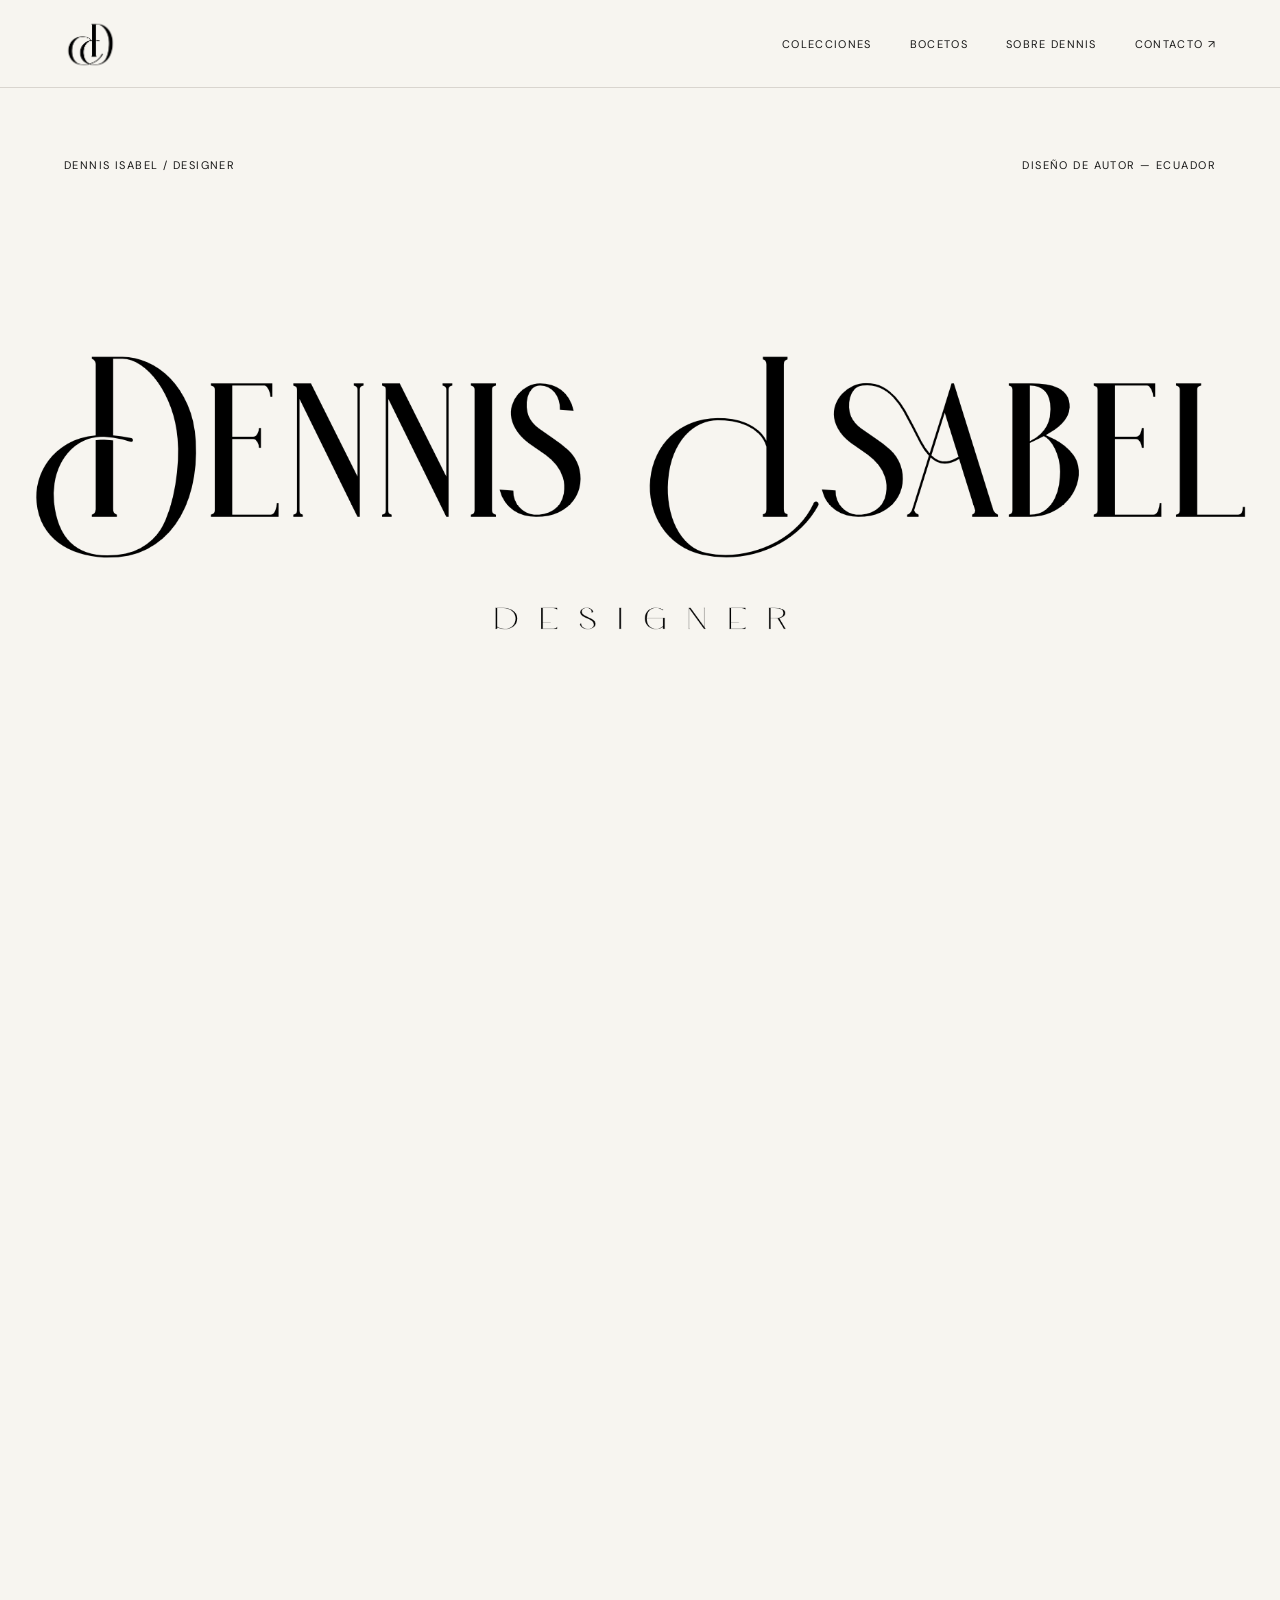
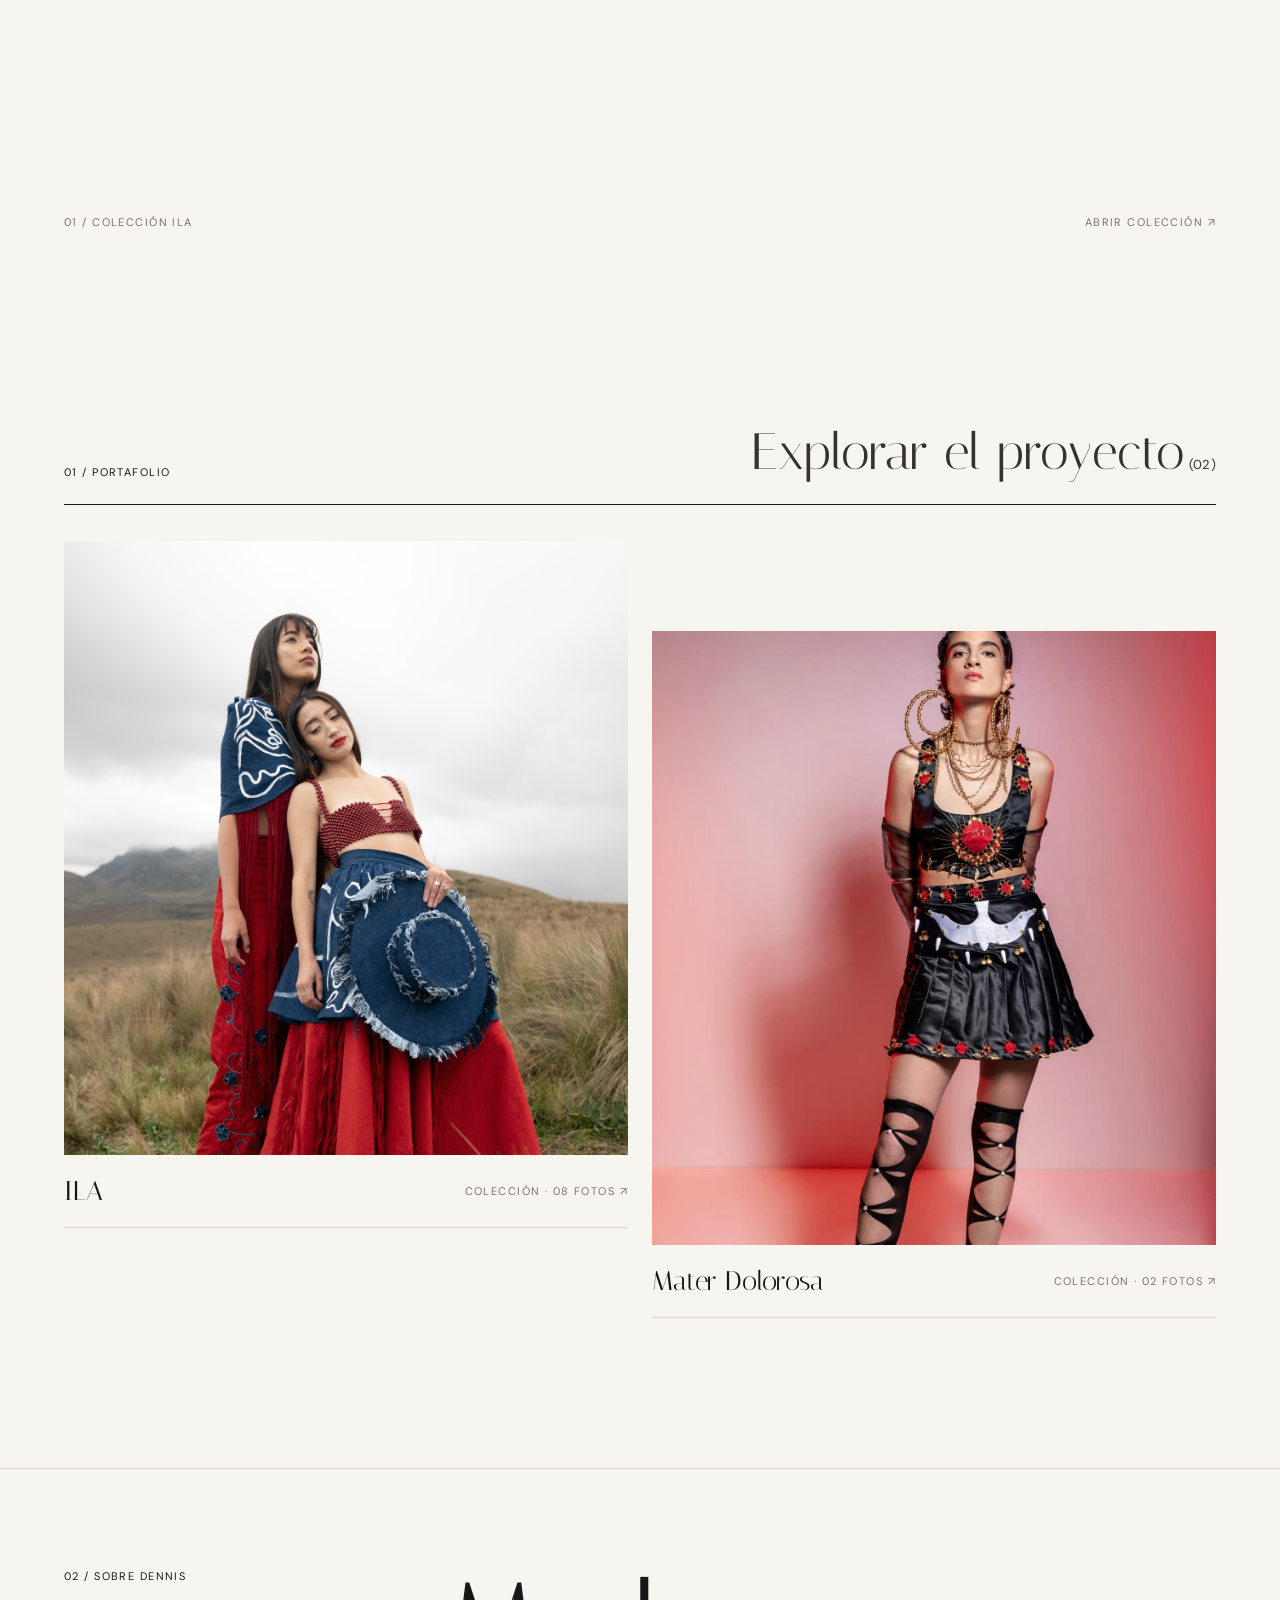
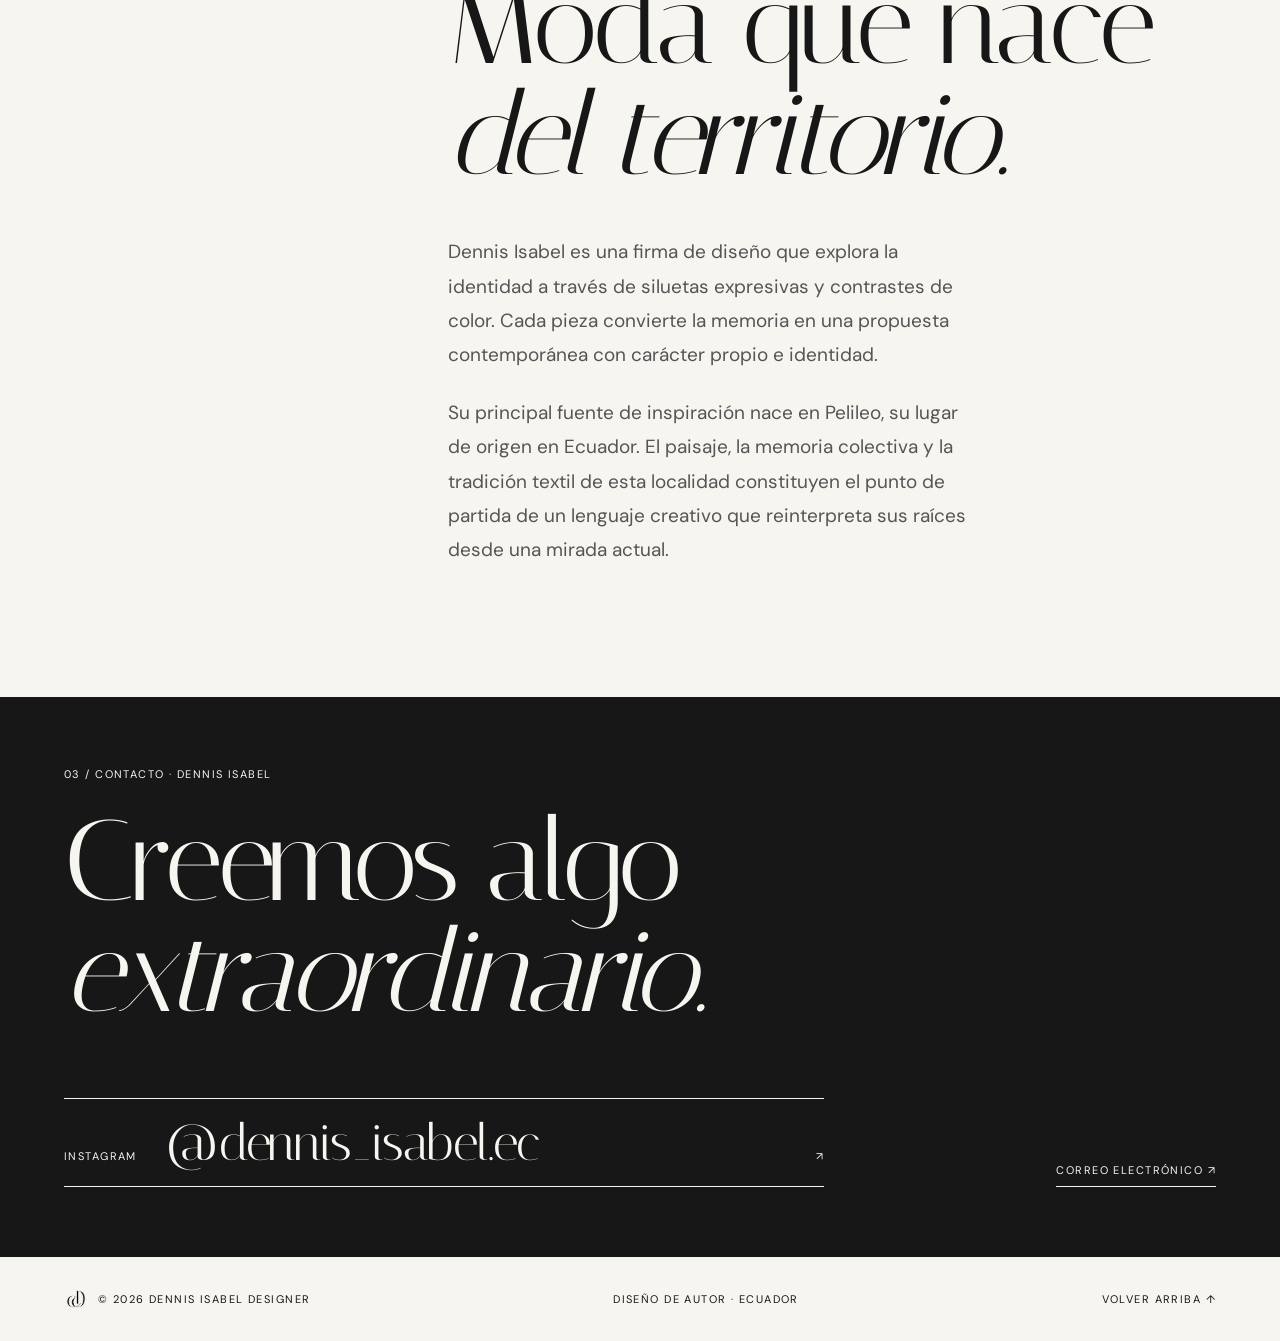
==== index.html @ 7881b395 "Colores apple" ====
<!doctype html>
<html lang="es">
  <head>
    <meta charset="utf-8">
    <meta name="viewport" content="width=device-width, initial-scale=1">
    <meta name="description" content="Portafolio de Dennis Isabel Designer: moda contemporánea, identidad y diseño de autor.">
    <meta name="author" content="Dennis Isabel Designer">
    <meta property="og:title" content="Dennis Isabel Designer — Portafolio">
    <meta property="og:description" content="Moda contemporánea, identidad y diseño de autor con raíz andina.">
    <meta property="og:image" content="assets/colecciones/ILA/DSC01448.jpg">
    <meta property="og:type" content="website">
    <title>Dennis Isabel Designer — Portafolio</title>
    <link rel="icon" href="assets/img/ISOTIPODQ.png" type="image/png">
    <link rel="apple-touch-icon" href="assets/img/ISOTIPODQ.png">
    <link rel="preconnect" href="https://fonts.googleapis.com">
    <link rel="preconnect" href="https://fonts.gstatic.com" crossorigin>
    <link href="https://fonts.googleapis.com/css2?family=DM+Sans:wght@400;500;600&family=Italiana&display=swap" rel="stylesheet">
    <link rel="stylesheet" href="assets/css/style.css?v=20261010-2">
  </head>
  <body class="has-hero-intro">
    <header class="header">
      <a class="logo" href="#inicio" aria-label="Dennis Isabel Designer — Inicio">
        <span class="header-isotype-frame" aria-hidden="true">
          <img class="header-isotype" src="assets/img/ISOTIPODQ.png" alt="" width="2000" height="2000">
        </span>
      </a>
      <button class="menu" aria-label="Abrir menú" aria-expanded="false">MENÚ +</button>
      <nav id="nav">
        <a href="#proyectos">COLECCIONES</a>
        <a href="bocetos.html">BOCETOS</a>
        <a href="#estudio">SOBRE DENNIS</a>
        <a href="#contacto">CONTACTO &#8599;&#65038;</a>
      </nav>
    </header>

    <main>
      <section id="inicio" class="hero">
        <div class="hero-top">
          <span>DENNIS ISABEL / DESIGNER</span>
          <span>DISEÑO DE AUTOR — ECUADOR</span>
        </div>
        <div class="hero-intro-stage">
          <div class="hero-intro-sticky">
            <div class="hero-logo-frame">
              <img class="hero-logo" src="assets/img/Logo.png" alt="Dennis Isabel Designer" width="2000" height="2000">
            </div>
            <h1>Diseño con raíz.<br><span>Identidad propia.</span></h1>
            <div class="hero-bottom">
              <p>Dennis Isabel transforma memoria, territorio y materia en una mirada contemporánea de la moda.</p>
              <a href="#proyectos">DESCUBRIR LA COLECCIÓN &#8595;&#65038;</a>
            </div>
          </div>
        </div>
        <a class="hero-image-link" href="colecciones/ila.html" aria-label="Abrir la colección ILA">
          <img class="hero-image" src="assets/colecciones/ILA/DSC01448.jpg" alt="Dos modelos luciendo la colección ILA en un paisaje andino" width="5304" height="7952" fetchpriority="high">
        </a>
        <div class="image-caption">
          <span>01 / COLECCIÓN ILA</span>
          <span>ABRIR COLECCIÓN &#8599;&#65038;</span>
        </div>
      </section>

      <section id="proyectos" class="projects">
        <div class="section-heading">
          <span>01 / PORTAFOLIO</span>
          <h2>Explorar el proyecto<span> (02)</span></h2>
        </div>
        <div class="project-grid">
          <a class="project" href="colecciones/ila.html" data-preview-images="assets/colecciones/ILA/DSC01937.jpg|assets/colecciones/ILA/DSC02178.jpg|assets/colecciones/ILA/DSC01763.jpg|assets/colecciones/ILA/DSC01602.jpg|assets/colecciones/ILA/DSC01556.jpg|assets/colecciones/ILA/DSC01543.jpg|assets/colecciones/ILA/DSC01448.jpg|assets/colecciones/ILA/1708404108304 (1).jpg">
            <div class="project-preview">
              <img src="assets/colecciones/ILA/DSC01937.jpg" alt="Dos modelos con prendas de la colección ILA en el páramo" width="5304" height="7952" loading="lazy">
            </div>
            <div class="project-meta"><h3>ILA</h3><span>COLECCIÓN · 08 FOTOS &#8599;&#65038;</span></div>
          </a>
          <a class="project" href="colecciones/mater-dolorosa.html" data-preview-images="assets/colecciones/Mater%20Dolorosa/assad.jpeg|assets/colecciones/Mater%20Dolorosa/WhatsApp%20Image%202026-10-09%20at%2017.19.08.jpeg">
            <div class="project-preview">
              <img src="assets/colecciones/Mater%20Dolorosa/assad.jpeg" alt="Modelo luciendo un diseño negro y rojo de la colección Mater Dolorosa" width="854" height="1280" loading="lazy">
            </div>
            <div class="project-meta"><h3>Mater Dolorosa</h3><span>COLECCIÓN · 02 FOTOS &#8599;&#65038;</span></div>
          </a>
        </div>
      </section>

      <section id="estudio" class="about">
        <span>02 / SOBRE DENNIS</span>
        <div class="about-copy">
          <h2>Moda que nace<br><em>del territorio.</em></h2>
          <p>Dennis Isabel es una firma de diseño que explora la identidad a través de siluetas expresivas y contrastes de color. Cada pieza convierte la memoria en una propuesta contemporánea con carácter propio e identidad.</p>
          <p>Su principal fuente de inspiración nace en Pelileo, su lugar de origen en Ecuador. El paisaje, la memoria colectiva y la tradición textil de esta localidad constituyen el punto de partida de un lenguaje creativo que reinterpreta sus raíces desde una mirada actual.</p>
        </div>
      </section>

      <section id="contacto" class="contact">
        <span>03 / CONTACTO · DENNIS ISABEL</span>
        <h2>Creemos algo<br><em>extraordinario.</em></h2>
        <div class="contact-links">
          <a class="contact-link contact-link--primary" href="https://www.instagram.com/dennis_isabel.ec?vrfl=MXFibnI1cDdmOTRzNw==" target="_blank" rel="noopener noreferrer">
            <span>INSTAGRAM</span>
            <strong>@dennis_isabel.ec</strong>
            <span aria-hidden="true">&#8599;&#65038;</span>
          </a>
          <a class="contact-link contact-link--secondary" href="mailto:dennisisabeldesigner@gmail.com">CORREO ELECTRÓNICO &#8599;&#65038;</a>
        </div>
      </section>
    </main>

    <footer>
      <span class="footer-brand"><img src="assets/img/ISOTIPODQ.png" alt="" width="2000" height="2000">© 2026 DENNIS ISABEL DESIGNER</span>
      <span>DISEÑO DE AUTOR · ECUADOR</span>
      <a href="#inicio">VOLVER ARRIBA &#8593;&#65038;</a>
    </footer>
    <script src="assets/js/main.js"></script>
  </body>
</html>
---- assets/css/style.css ----
:root {
  --bg: #f7f5f0;
  --ink: #171717;
  --muted: #77736d;
  --line: #d9d5cf;
}

* { box-sizing: border-box; }
html { scroll-behavior: smooth; scroll-padding-top: 104px; }
body { margin: 0; overflow-x: hidden; background: var(--bg); color: var(--ink); font-family: 'DM Sans', sans-serif; }
a { color: inherit; text-decoration: none; }
img { display: block; width: 100%; object-fit: cover; }

.header { position: sticky; z-index: 50; top: 0; height: 88px; padding: 0 5%; display: flex; align-items: center; justify-content: space-between; border-bottom: 1px solid var(--line); background: var(--bg); transition: background-color .3s ease, border-color .3s ease, box-shadow .3s ease; }
.header.is-scrolled { border-color: rgba(23,23,23,.1); background: rgba(247,245,240,.78); box-shadow: 0 10px 32px rgba(23,23,23,.06); -webkit-backdrop-filter: blur(18px) saturate(1.25); backdrop-filter: blur(18px) saturate(1.25); }
.logo { display: block; }
.header-isotype-frame { position: relative; display: block; width: 52px; height: 52px; overflow: hidden; }
.header-isotype { position: absolute; width: 61px; max-width: none; height: 61px; left: -4px; top: -4px; object-fit: contain; }
.header nav { display: flex; gap: 38px; font-size: 11px; letter-spacing: .12em; }
.menu { display: none; }

.hero,
.projects,
.about,
.contact { padding: 70px 5%; }
.hero { position: relative; }

.hero-top,
.hero-bottom,
.image-caption,
.section-heading,
.project-meta,
footer { display: flex; justify-content: space-between; gap: 24px; }

.hero-top,
.image-caption,
.section-heading > span,
.about > span,
.contact > span,
.project-meta span,
footer { font-size: 11px; letter-spacing: .13em; }

.hero h1,
.about h2,
.contact h2 { font-family: 'Italiana', serif; font-weight: 400; letter-spacing: -.035em; }
.hero-intro-stage { position: relative; height: 135vh; height: 135svh; }
.hero-intro-sticky { position: sticky; top: 88px; height: calc(100vh - 88px); height: calc(100svh - 88px); }
.hero-logo-frame { position: relative; width: min(100%, 1380px); aspect-ratio: 4.2 / 1; overflow: hidden; margin: 42px auto 24px; }
.hero-logo { position: absolute; width: 104.4%; max-width: none; height: auto; left: -2.2%; top: 0; transform: translateY(-38.7%); object-fit: contain; }
.has-hero-intro .hero-logo-frame { z-index: 1; opacity: 0; transform: translate3d(0, var(--hero-logo-translate, 0), 0) scale(var(--hero-logo-scale, 1.14)); transform-origin: center top; will-change: transform; }
.has-hero-intro .hero.is-intro-ready .hero-logo-frame { opacity: 1; }
.has-hero-intro .hero-logo { animation: hero-logo-enter 1.15s cubic-bezier(.22, 1, .36, 1) both; }
.has-hero-intro .hero h1,
.has-hero-intro .hero-bottom { opacity: var(--hero-copy-opacity, 0); transform: translate3d(0, var(--hero-copy-shift, 38px), 0); will-change: opacity, transform; }
.has-hero-intro .hero:not(.is-copy-visible) .hero-bottom { visibility: hidden; pointer-events: none; }
.hero h1 { max-width: 1200px; font-size: clamp(58px, 8vw, 128px); font-weight: 400; line-height: .94; letter-spacing: -.025em; margin: 36px 0 64px; }
.hero h1 em,
.about h2 em,
.contact h2 em { font-weight: 400; }
.hero-bottom { align-items: end; margin-bottom: 35px; }
.hero-bottom p { max-width: 360px; font-size: 15px; line-height: 1.7; }
.hero-bottom a,
.contact-link--secondary { font-size: 11px; letter-spacing: .13em; border-bottom: 1px solid var(--ink); padding-bottom: 9px; }
.hero-image-link { display: block; overflow: hidden; }
.has-hero-intro .hero-image-link { visibility: hidden; margin-top: clamp(-430px, -40vh, -360px); opacity: var(--hero-image-reveal, 0); transform: translate3d(0, var(--hero-image-reveal-shift, 34px), 0); will-change: opacity, transform; }
.has-hero-intro .hero.is-image-visible .hero-image-link { visibility: visible; }
.hero-image { height: clamp(350px, 57vw, 760px); object-position: center var(--hero-image-position, 0%); background: #b7ada0; will-change: object-position; }
.image-caption { padding-top: 16px; color: var(--muted); }

@keyframes hero-logo-enter {
  from { opacity: 0; transform: translateY(-34%) scale(.965); }
  to { opacity: 1; transform: translateY(-38.7%) scale(1); }
}

.projects { padding-top: 125px; }
.section-heading { align-items: end; border-bottom: 1px solid var(--ink); padding-bottom: 25px; margin-bottom: 36px; }
.section-heading h2 { color: #34322f; font: 400 clamp(32px, 4vw, 58px)/1.08 'Italiana', serif; letter-spacing: .005em; margin: 0; }
.section-heading h2 span { font: 13px 'DM Sans', sans-serif; }
.project-grid { display: grid; grid-template-columns: 1fr 1fr; gap: 70px 24px; }
.project { display: block; overflow: hidden; }
.project-preview { position: relative; height: clamp(320px, 48vw, 660px); overflow: hidden; background: #d9d5cf; }
.project-preview img { position: absolute; inset: 0; height: 100%; opacity: 0; filter: grayscale(12%); transition: opacity 1.15s ease-in-out, filter .3s, transform .8s ease; will-change: opacity; }
.project-preview img.is-visible { opacity: 1; }
.project:hover .project-preview img { filter: grayscale(0); transform: scale(1.01); }
.project:not(.project--sketches) .project-preview img { object-position: center 24%; }
.project--sketches .project-preview { background: #fff; }
.project--sketches .project-preview img { object-fit: contain; padding: 7%; }
.project:nth-child(even) { padding-top: 90px; }
.project-meta { position: relative; z-index: 1; align-items: center; padding: 20px 0; border-bottom: 1px solid var(--line); background: var(--bg); }
.project-meta h3 { font: normal 27px 'Italiana', serif; margin: 0; }
.project-meta span { color: var(--muted); }

.about { display: grid; grid-template-columns: 1fr 2fr; border-top: 1px solid var(--line); margin-top: 80px; padding-top: 100px; padding-bottom: 130px; }
.about h2,
.contact h2 { font-size: clamp(64px, 9vw, 130px); line-height: .96; margin: 0 0 45px; }
.about p { font-size: 19px; line-height: 1.8; max-width: 530px; color: #555; }
.about-copy p { margin: 0; }
.about-copy p + p { margin-top: 24px; }
.contact { background: #171717; color: #f7f5f0; min-height: 560px; display: flex; flex-direction: column; align-items: flex-start; justify-content: space-between; }
.contact-links { display: flex; align-items: flex-end; justify-content: space-between; gap: 40px; width: 100%; }
.contact-link { border-color: #f7f5f0; }
.contact-link--primary { display: grid; grid-template-columns: auto 1fr auto; align-items: baseline; gap: 28px; width: min(760px, 70%); padding: 18px 0; border-top: 1px solid #f7f5f0; border-bottom: 1px solid #f7f5f0; }
.contact-link--primary > span { font-size: 11px; letter-spacing: .13em; }
.contact-link--primary strong { font: normal clamp(28px, 4vw, 58px)/1 'Italiana', serif; letter-spacing: -.02em; }
.contact-link--secondary { white-space: nowrap; }
footer { padding: 30px 5%; align-items: center; }
.footer-brand { display: inline-flex; align-items: center; gap: 10px; }
.footer-brand img { width: 24px; height: 24px; object-fit: contain; }

/* Páginas internas */
.inner-page { min-height: 100vh; }
.collection-intro { padding: 58px 5% 72px; }
.back-link,
.eyebrow,
.collection-facts,
.sketch-toolbar,
.next-project > span { font-size: 11px; letter-spacing: .13em; }
.back-link { display: inline-block; margin-bottom: 80px; color: var(--muted); }
.collection-title-row { display: grid; grid-template-columns: 1.45fr .55fr; align-items: end; gap: 60px; }
.collection-title-row h1 { font: normal clamp(120px, 22vw, 340px)/.75 'Italiana', serif; letter-spacing: -.04em; margin: 28px 0 0; }
.mater-page .collection-title-row h1 { font-size: clamp(76px, 13vw, 200px); line-height: .8; }
.mater-page .collection-title-row h1 em { font-weight: 400; }
.collection-title-row p { max-width: 430px; margin: 0 0 12px; font-size: 17px; line-height: 1.75; color: #555; }
.collection-facts { display: flex; justify-content: space-between; gap: 24px; padding-top: 54px; margin-top: 58px; border-top: 1px solid var(--line); color: var(--muted); }
.collection-detail-note { display: grid; grid-template-columns: 1fr 1fr; gap: 60px; padding: 20px 5% 64px; }
.collection-detail-note > span { padding-top: 9px; font-size: 11px; letter-spacing: .13em; color: var(--muted); }
.collection-detail-note h2 { max-width: 620px; margin: 0 0 22px; font: 400 clamp(38px, 5vw, 72px)/1.02 'Italiana', serif; letter-spacing: -.02em; }
.collection-detail-note p { max-width: 650px; margin: 0; color: #555; font-size: 17px; line-height: 1.75; }

.collection-gallery { display: grid; grid-template-columns: repeat(2, minmax(0, 1fr)); gap: 24px; padding: 0 5% 120px; }
.gallery-item { appearance: none; display: block; padding: 0; overflow: hidden; border: 0; background: transparent; cursor: zoom-in; }
.gallery-item img { height: clamp(420px, 58vw, 830px); object-position: center var(--gallery-image-position, 0%); transition: transform .5s ease, filter .35s; will-change: object-position; }
.gallery-item:hover img { transform: scale(1.012); filter: saturate(1.06); }
.gallery-item--wide { grid-column: 1 / -1; }
.gallery-item--wide img { height: clamp(500px, 64vw, 920px); }

.lightbox { width: 100vw; max-width: none; height: 100dvh; max-height: none; margin: 0; padding: 24px; border: 0; background: rgba(15,15,15,.97); color: #fff; }
.lightbox[open] { display: grid; grid-template-columns: 70px minmax(0, 1fr) 70px; align-items: center; }
.lightbox::backdrop { background: rgba(15,15,15,.8); }
.lightbox figure { display: grid; grid-template-rows: minmax(0, 1fr) auto; justify-items: center; height: calc(100dvh - 48px); margin: 0; }
.lightbox figure img { width: auto; max-width: 100%; height: calc(100% - 42px); object-fit: contain; }
.lightbox figcaption { align-self: end; padding-top: 18px; font-size: 11px; letter-spacing: .1em; color: #c9c5bf; text-align: center; }
.lightbox-close,
.lightbox-control { border: 0; background: transparent; color: #fff; cursor: pointer; }
.lightbox-close { position: fixed; z-index: 2; top: 24px; right: 28px; font: 11px 'DM Sans', sans-serif; letter-spacing: .12em; }
.lightbox-control { font: 32px 'DM Sans', sans-serif; }

.sketches-intro .collection-title-row h1 { font-size: clamp(90px, 16vw, 250px); }
.process-heading { display: grid; grid-template-columns: .28fr .72fr; gap: 28px; padding: 20px 5% 42px; }
.process-heading > span { font-size: 11px; letter-spacing: .13em; }
.process-heading h2 { font: normal clamp(72px, 10vw, 150px)/.8 'Italiana', serif; margin: 0 0 30px; }
.process-heading p { max-width: 520px; margin: 0; color: #555; font-size: 17px; line-height: 1.7; }
.sketch-viewer { display: grid; grid-template-columns: minmax(210px, .28fr) minmax(0, 1fr); gap: 28px; padding: 0 5% 120px; }
.sketch-thumbnails { display: flex; flex-direction: column; gap: 18px; }
.sketch-thumb { padding: 0; border: 1px solid transparent; background: transparent; color: var(--ink); cursor: pointer; text-align: left; opacity: .56; transition: opacity .25s, border-color .25s; }
.sketch-thumb:hover,
.sketch-thumb.active { opacity: 1; border-color: var(--ink); }
.sketch-thumb img { aspect-ratio: 1018 / 596; object-fit: contain; background: #fff; }
.sketch-thumb span { display: block; padding: 10px 12px; font-size: 10px; letter-spacing: .12em; }
.sketch-stage { align-self: start; position: sticky; top: 24px; background: #fff; border: 1px solid var(--line); }
.sketch-toolbar { display: flex; justify-content: space-between; gap: 20px; padding: 16px 18px; border-bottom: 1px solid var(--line); }
.sketch-toolbar a { border-bottom: 1px solid var(--ink); }
.sketch-stage > img { width: 100%; height: auto; aspect-ratio: 1018 / 596; object-fit: contain; background: #fff; }

.pdf-project { display: grid; grid-template-columns: minmax(280px, .34fr) minmax(0, .66fr); gap: 56px; padding: 110px 5% 130px; border-top: 1px solid var(--line); }
.pdf-project-intro { align-self: start; position: sticky; top: 32px; }
.pdf-project-intro h2 { font: normal clamp(62px, 8vw, 125px)/.88 'Italiana', serif; letter-spacing: -.035em; margin: 34px 0 42px; }
.pdf-project-intro h2 em { font-weight: 400; }
.pdf-project-intro > p { max-width: 430px; margin: 0; color: #555; font-size: 17px; line-height: 1.75; }
.pdf-meta { display: flex; flex-wrap: wrap; gap: 12px 22px; padding-top: 34px; margin-top: 40px; border-top: 1px solid var(--line); color: var(--muted); font-size: 10px; letter-spacing: .12em; }
.pdf-viewer { min-width: 0; background: #fff; border: 1px solid var(--line); }
.pdf-toolbar { display: flex; justify-content: space-between; align-items: center; gap: 24px; padding: 16px 18px; border-bottom: 1px solid var(--line); font-size: 10px; letter-spacing: .12em; }
.pdf-toolbar > div { display: flex; gap: 22px; }
.pdf-toolbar a { padding-bottom: 4px; border-bottom: 1px solid var(--ink); }
.pdf-embed { display: block; width: 100%; height: min(82vh, 920px); border: 0; }
.pdf-fallback { display: grid; align-content: center; min-height: 620px; padding: 32px; text-align: center; }
.pdf-fallback img { height: auto; object-fit: contain; }
.pdf-fallback p { font-size: 13px; line-height: 1.6; }
.pdf-fallback a { border-bottom: 1px solid var(--ink); }

.next-project { display: flex; justify-content: space-between; align-items: end; gap: 30px; padding: 90px 5%; border-top: 1px solid var(--line); }
.next-project > a { font: normal clamp(42px, 6vw, 92px)/1 'Italiana', serif; }
.next-project > a span { font-family: 'DM Sans', sans-serif; font-size: .4em; vertical-align: top; }

@media (max-width: 700px) {
  html { scroll-padding-top: 86px; }
  .header { height: 72px; }
  .hero-intro-stage { height: 138vh; height: 138svh; }
  .hero-intro-sticky { top: 72px; height: calc(100vh - 72px); height: calc(100svh - 72px); }
  .header-isotype-frame { width: 42px; height: 42px; }
  .header-isotype { width: 50px; height: 50px; left: -4px; top: -4px; }
  button.menu { display: block; appearance: none !important; -webkit-appearance: none !important; padding: 0; border: 0; border-radius: 0; background: transparent; color: #171717 !important; font: 11px 'DM Sans', sans-serif; letter-spacing: .12em; text-decoration: none; opacity: 1; -webkit-text-fill-color: #171717 !important; -webkit-tap-highlight-color: transparent; }
  button.menu:hover,
  button.menu:focus,
  button.menu:focus-visible,
  button.menu:active { background: transparent; color: #171717 !important; -webkit-text-fill-color: #171717 !important; }
  .header nav { display: none; position: absolute; top: 72px; left: 0; right: 0; background: var(--bg); z-index: 3; padding: 30px 5%; flex-direction: column; border-bottom: 1px solid var(--line); }
  .header nav.open { display: flex; }
  .hero,
  .projects,
  .about,
  .contact { padding: 42px 20px; }
  .hero-logo-frame { width: calc(100% - 8px); margin: 30px auto 24px; }
  .hero h1 { font-size: clamp(38px, 10.5vw, 54px); line-height: .96; margin: 30px 0 38px; }
  .hero-bottom { align-items: start; flex-direction: column; }
  .hero-bottom p { margin: 0; }
  .has-hero-intro .hero-image-link { margin-top: -410px; }
  .hero-image { height: clamp(420px, 125vw, 540px); object-position: center var(--hero-image-position, 0%); }
  .image-caption span:last-child,
  .hero-top span:last-child { display: none; }
  .section-heading { align-items: start; flex-direction: column; }
  .project-grid { grid-template-columns: 1fr; gap: 42px; }
  .project:nth-child(even) { padding-top: 0; }
  .project-preview { height: auto; aspect-ratio: 3 / 4; }
  .about { grid-template-columns: 1fr; gap: 55px; margin-top: 30px; }
  .about h2,
  .contact h2 { font-size: clamp(60px, 13vw, 90px); }
  .contact { min-height: 490px; }
  .contact-links { align-items: flex-start; flex-direction: column; gap: 30px; }
  .contact-link--primary { grid-template-columns: 1fr auto; gap: 12px; width: 100%; }
  .contact-link--primary > span:first-child { grid-column: 1 / -1; }
  footer { flex-wrap: wrap; line-height: 2; }
  .collection-intro { padding: 42px 20px 54px; }
  .back-link { margin-bottom: 55px; }
  .collection-title-row { grid-template-columns: 1fr; align-items: start; gap: 34px; }
  .collection-title-row h1 { font-size: clamp(100px, 39vw, 210px); }
  .mater-page .collection-title-row h1 { font-size: clamp(68px, 20vw, 108px); line-height: .84; }
  .collection-title-row p { font-size: 16px; }
  .collection-facts { flex-wrap: wrap; row-gap: 14px; padding-top: 30px; margin-top: 38px; }
  .collection-detail-note { grid-template-columns: 1fr; gap: 22px; padding: 8px 20px 46px; }
  .collection-detail-note h2 { font-size: clamp(38px, 11vw, 54px); }
  .collection-detail-note p { font-size: 16px; }
  .collection-gallery { grid-template-columns: 1fr; gap: 18px; padding: 0 20px 80px; }
  .gallery-item--wide { grid-column: auto; }
  .gallery-item img,
  .gallery-item--wide img { height: auto; aspect-ratio: 3 / 4; object-position: center var(--gallery-image-position, 0%); }
  .lightbox { padding: 18px; }
  .lightbox[open] { grid-template-columns: 44px minmax(0, 1fr) 44px; }
  .lightbox figure { height: calc(100dvh - 36px); }
  .lightbox-close { top: 18px; right: 18px; }
  .sketches-intro .collection-title-row h1 { font-size: clamp(76px, 27vw, 145px); }
  .process-heading { grid-template-columns: 1fr; gap: 22px; padding: 10px 20px 34px; }
  .process-heading h2 { font-size: 82px; margin-bottom: 22px; }
  .sketch-viewer { grid-template-columns: 1fr; gap: 18px; padding: 0 20px 80px; }
  .sketch-thumbnails { order: 2; display: flex; flex-direction: row; align-items: flex-start; gap: 14px; width: 100%; height: auto; overflow-x: auto; overscroll-behavior-x: contain; scroll-snap-type: x proximity; padding: 2px 2px 12px; }
  .sketch-thumb { flex: 0 0 190px; width: 190px; height: auto; min-height: 0; align-self: flex-start; scroll-snap-align: start; }
  .sketch-thumb img { display: block; width: 100%; height: 112px; aspect-ratio: auto; object-fit: contain; }
  .sketch-stage { position: static; }
  .pdf-project { grid-template-columns: 1fr; gap: 50px; padding: 80px 20px 90px; }
  .pdf-project-intro { position: static; }
  .pdf-project-intro h2 { font-size: clamp(58px, 17vw, 86px); }
  .pdf-toolbar { align-items: flex-start; flex-direction: column; }
  .pdf-embed { height: 72vh; min-height: 520px; }
  .next-project { align-items: flex-start; flex-direction: column; padding: 68px 20px; }
}

@media (max-width: 480px) {
  .header { padding: 0 20px; }
  .header nav { padding: 28px 20px; }
  .hero-top { align-items: center; }
  .hero-logo-frame { width: 100%; margin: 24px auto 22px; }
  .hero-bottom { gap: 24px; margin-bottom: 30px; }
  .image-caption { line-height: 1.5; }
  .projects { padding-top: 76px; }
  .section-heading { gap: 16px; margin-bottom: 28px; }
  .section-heading h2 { font-size: 34px; line-height: 1.08; }
  .project-meta { align-items: flex-start; flex-direction: column; gap: 8px; padding: 16px 0; }
  .project-meta h3 { font-size: 25px; }
  .about { gap: 38px; padding-top: 72px; padding-bottom: 80px; }
  .about h2,
  .contact h2 { font-size: clamp(48px, 14vw, 64px); }
  .about p { font-size: 17px; line-height: 1.7; }
  .contact { min-height: 520px; }
  .contact-link--primary strong { font-size: clamp(27px, 8vw, 38px); }
  footer { align-items: flex-start; flex-direction: column; gap: 8px; padding: 26px 20px; }
  .sketch-toolbar { align-items: flex-start; flex-direction: column; gap: 8px; }
  .sketch-thumb { flex-basis: 155px; width: 155px; }
  .sketch-thumb img { height: 91px; }
  .pdf-toolbar > div { align-items: flex-start; flex-direction: column; gap: 12px; }
  .pdf-embed { height: 68vh; min-height: 460px; }
  .pdf-fallback { min-height: 430px; padding: 18px; }
  .lightbox[open] { grid-template-columns: 36px minmax(0, 1fr) 36px; padding: 12px; }
  .lightbox-control { font-size: 25px; }
  .lightbox figcaption { line-height: 1.5; }
  .next-project > a { font-size: 43px; }
}

@media (prefers-reduced-motion: reduce) {
  .hero-intro-stage { height: auto; }
  .hero-intro-sticky { position: static; height: auto; transform: none !important; }
  .has-hero-intro .hero-logo-frame { opacity: 1 !important; transform: none !important; }
  .has-hero-intro .hero-logo { animation: none; }
  .has-hero-intro .hero-image-link { visibility: visible !important; margin-top: 0; opacity: 1 !important; transform: none !important; }
  .has-hero-intro .hero h1,
  .has-hero-intro .hero-bottom { visibility: visible !important; opacity: 1 !important; transform: none !important; }
}
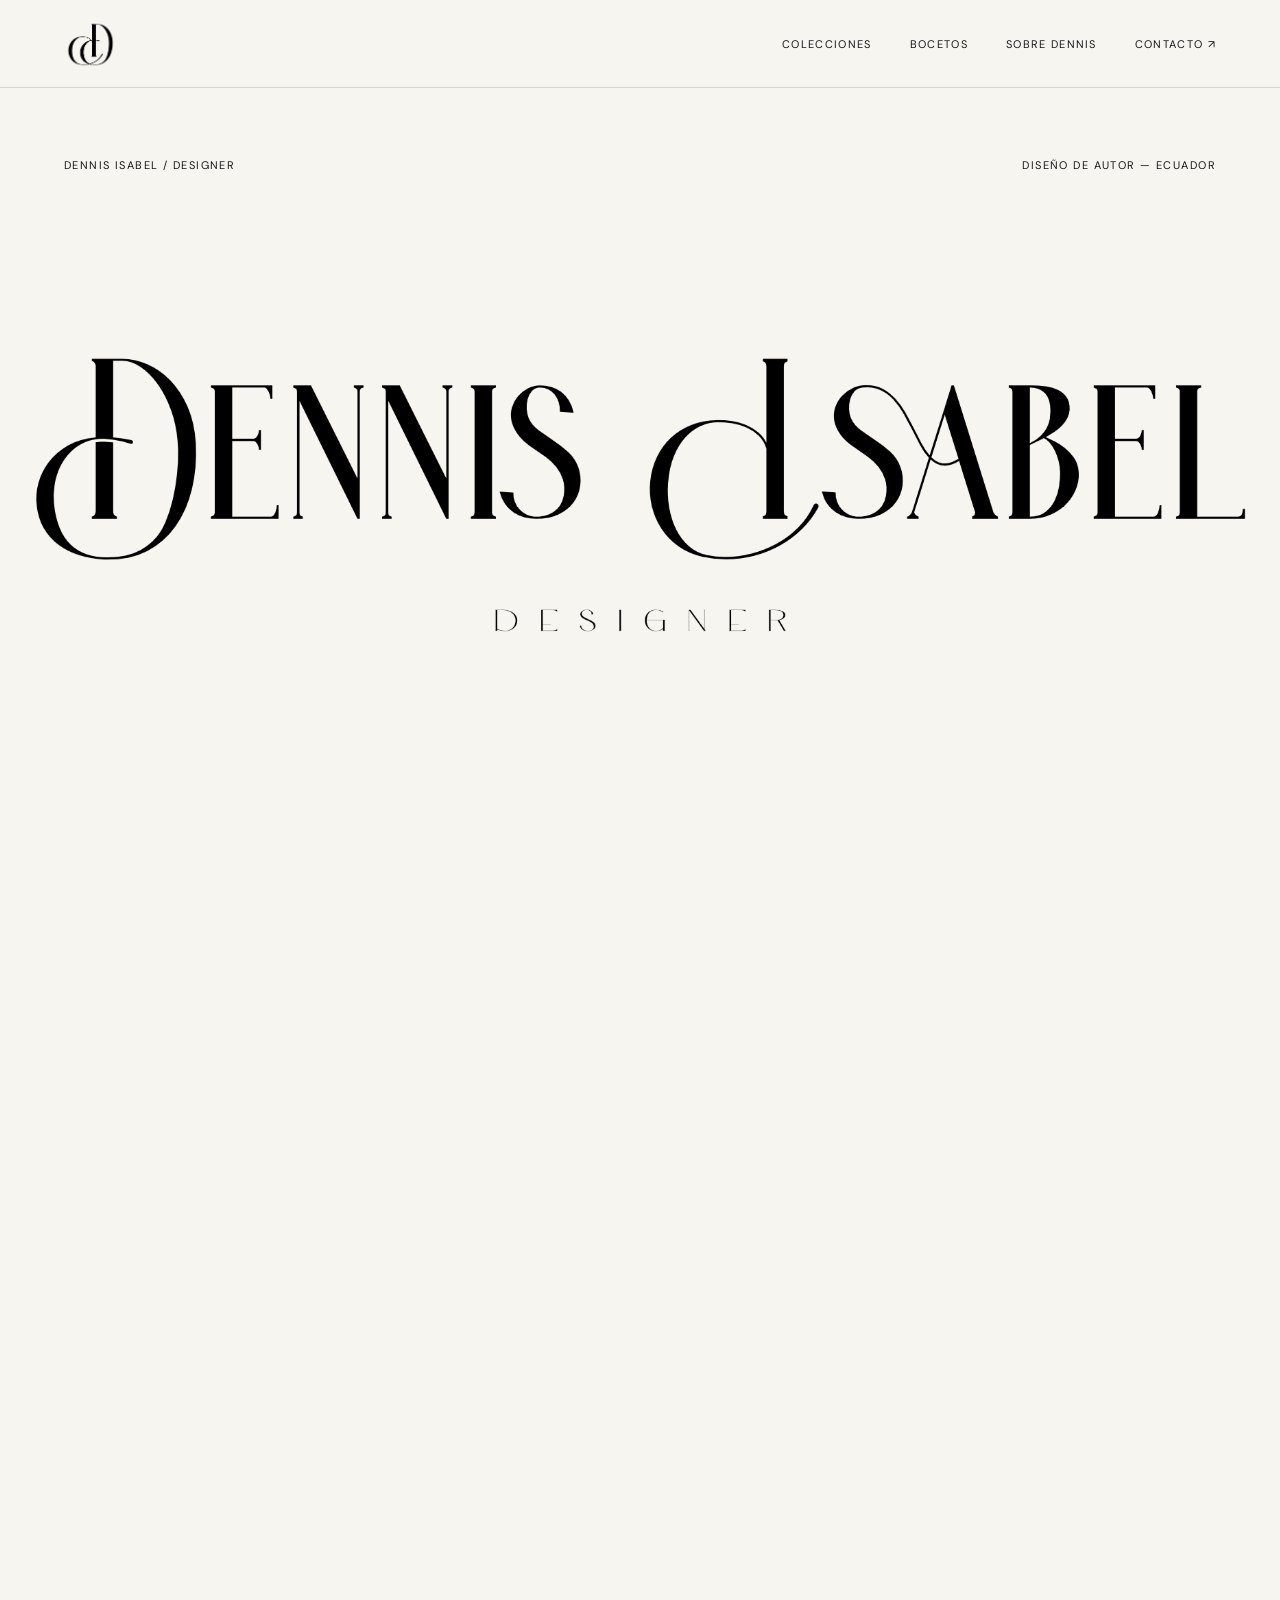
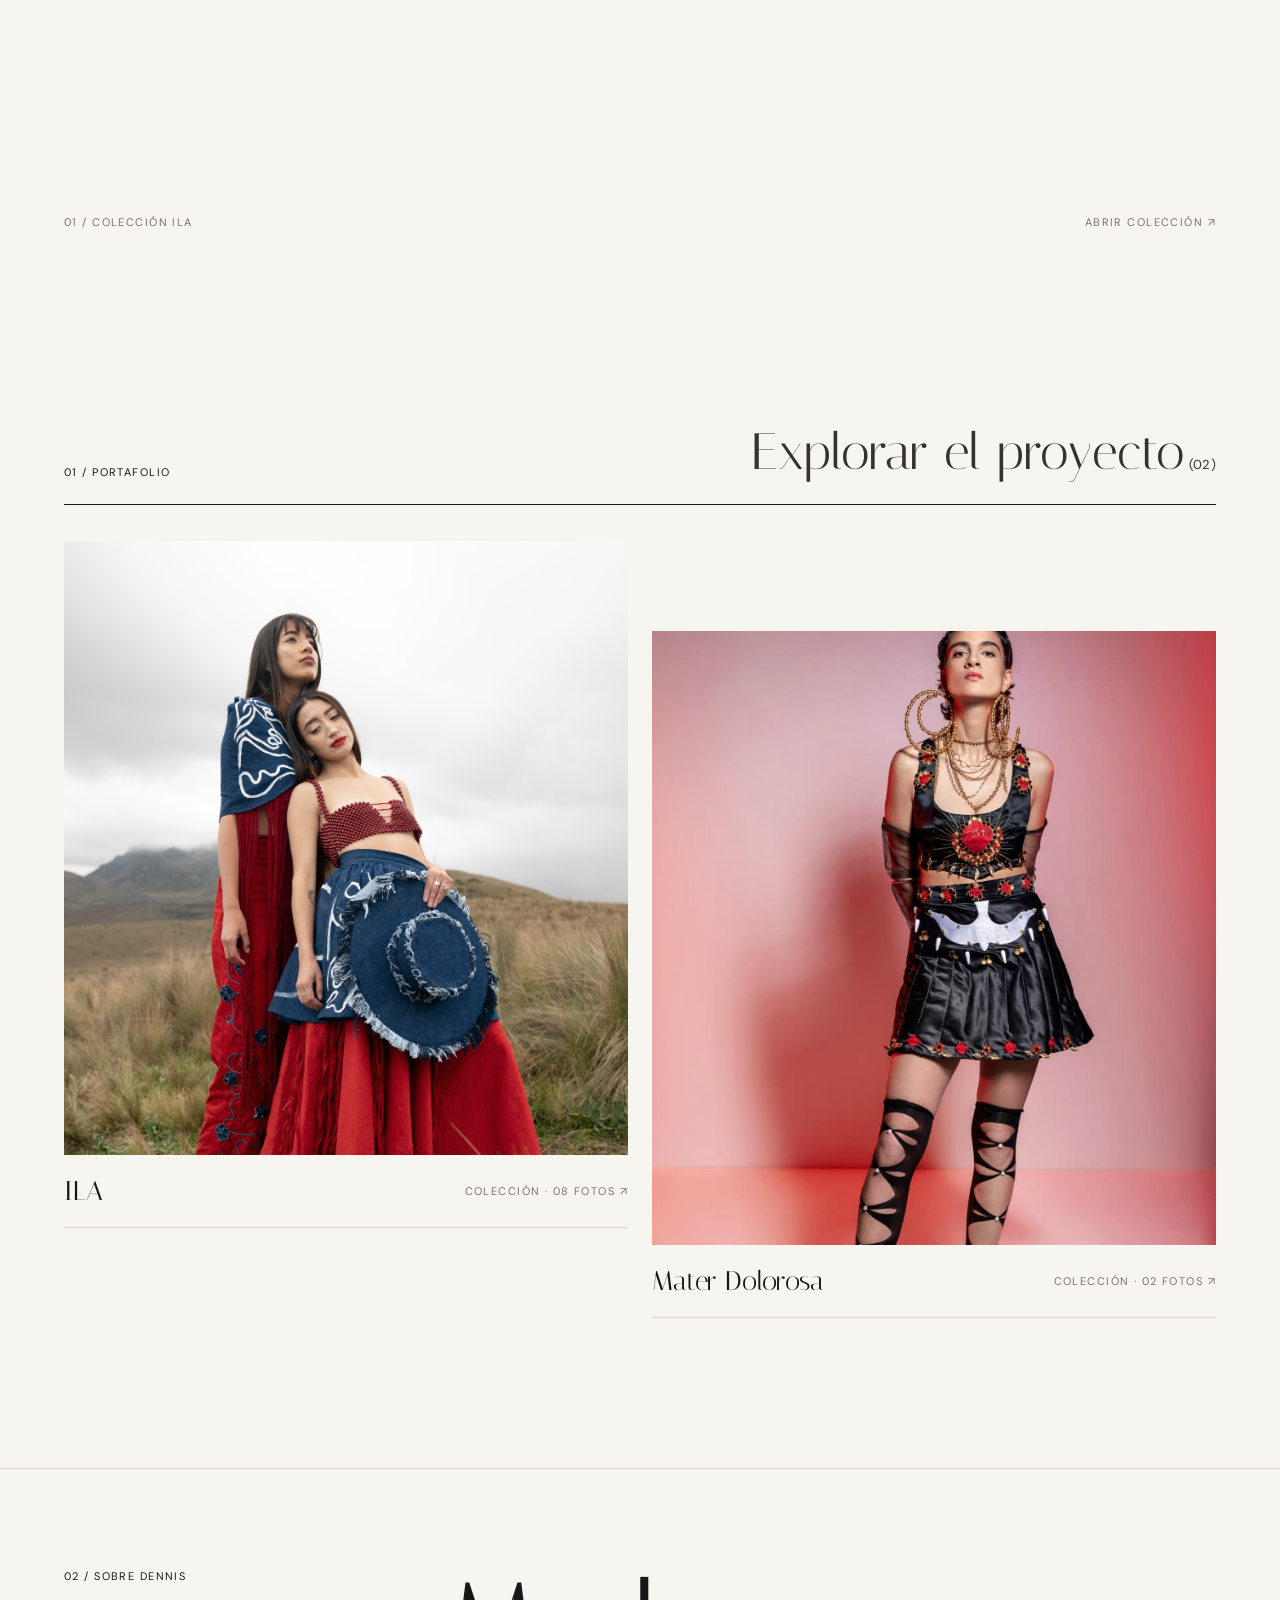
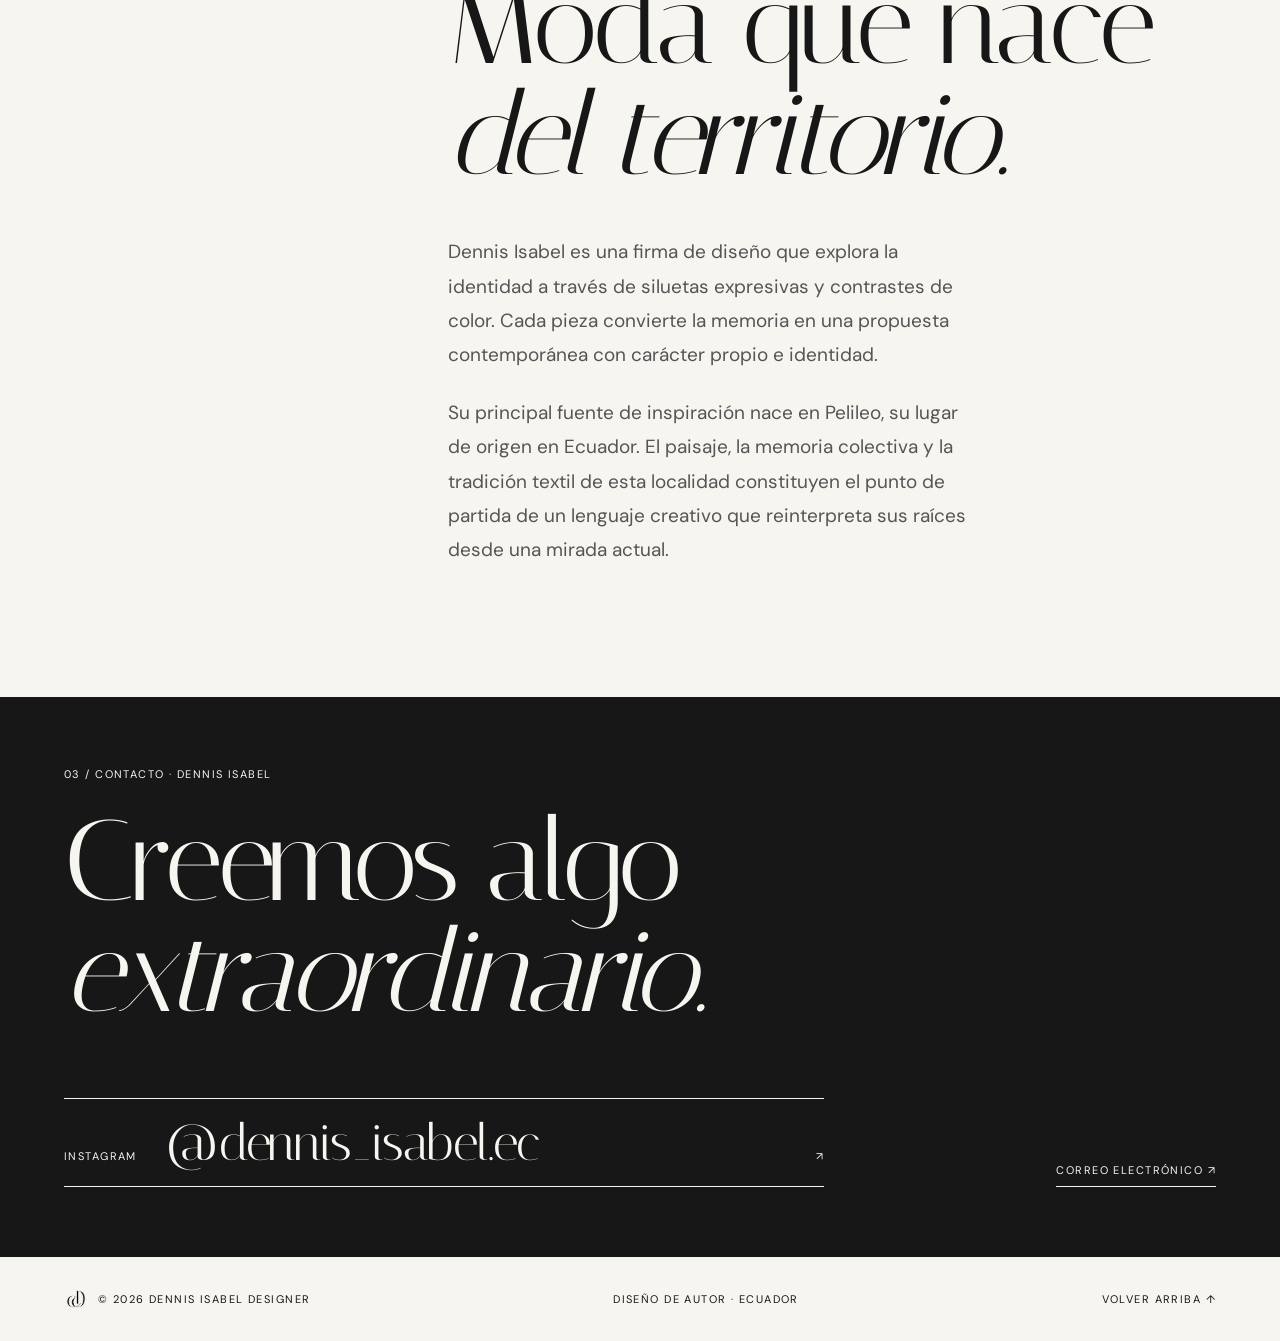
==== commit b02477b1: "Mejora calculos scroll movil" ====
--- a/index.html
+++ b/index.html
@@ -15,7 +15,7 @@
     <link rel="preconnect" href="https://fonts.googleapis.com">
     <link rel="preconnect" href="https://fonts.gstatic.com" crossorigin>
     <link href="https://fonts.googleapis.com/css2?family=DM+Sans:wght@400;500;600&family=Italiana&display=swap" rel="stylesheet">
-    <link rel="stylesheet" href="assets/css/style.css?v=20261010-2">
+    <link rel="stylesheet" href="assets/css/style.css?v=20261010-3">
   </head>
   <body class="has-hero-intro">
     <header class="header">
@@ -109,6 +109,6 @@
       <span>DISEÑO DE AUTOR · ECUADOR</span>
       <a href="#inicio">VOLVER ARRIBA &#8593;&#65038;</a>
     </footer>
-    <script src="assets/js/main.js"></script>
+    <script src="assets/js/main.js?v=20261010-4"></script>
   </body>
 </html>
--- a/assets/css/style.css
+++ b/assets/css/style.css
@@ -61,7 +61,7 @@
 .hero-bottom p { max-width: 360px; font-size: 15px; line-height: 1.7; }
 .hero-bottom a,
 .contact-link--secondary { font-size: 11px; letter-spacing: .13em; border-bottom: 1px solid var(--ink); padding-bottom: 9px; }
-.hero-image-link { display: block; overflow: hidden; }
+.hero-image-link { display: block; overflow: hidden; contain: paint; }
 .has-hero-intro .hero-image-link { visibility: hidden; margin-top: clamp(-430px, -40vh, -360px); opacity: var(--hero-image-reveal, 0); transform: translate3d(0, var(--hero-image-reveal-shift, 34px), 0); will-change: opacity, transform; }
 .has-hero-intro .hero.is-image-visible .hero-image-link { visibility: visible; }
 .hero-image { height: clamp(350px, 57vw, 760px); object-position: center var(--hero-image-position, 0%); background: #b7ada0; will-change: object-position; }
@@ -128,7 +128,7 @@
 .collection-detail-note p { max-width: 650px; margin: 0; color: #555; font-size: 17px; line-height: 1.75; }
 
 .collection-gallery { display: grid; grid-template-columns: repeat(2, minmax(0, 1fr)); gap: 24px; padding: 0 5% 120px; }
-.gallery-item { appearance: none; display: block; padding: 0; overflow: hidden; border: 0; background: transparent; cursor: zoom-in; }
+.gallery-item { appearance: none; display: block; padding: 0; overflow: hidden; contain: paint; border: 0; background: transparent; cursor: zoom-in; }
 .gallery-item img { height: clamp(420px, 58vw, 830px); object-position: center var(--gallery-image-position, 0%); transition: transform .5s ease, filter .35s; will-change: object-position; }
 .gallery-item:hover img { transform: scale(1.012); filter: saturate(1.06); }
 .gallery-item--wide { grid-column: 1 / -1; }
@@ -185,6 +185,7 @@
 @media (max-width: 700px) {
   html { scroll-padding-top: 86px; }
   .header { height: 72px; }
+  .header.is-scrolled { background: rgba(247,245,240,.96); -webkit-backdrop-filter: none; backdrop-filter: none; }
   .hero-intro-stage { height: 138vh; height: 138svh; }
   .hero-intro-sticky { top: 72px; height: calc(100vh - 72px); height: calc(100svh - 72px); }
   .header-isotype-frame { width: 42px; height: 42px; }
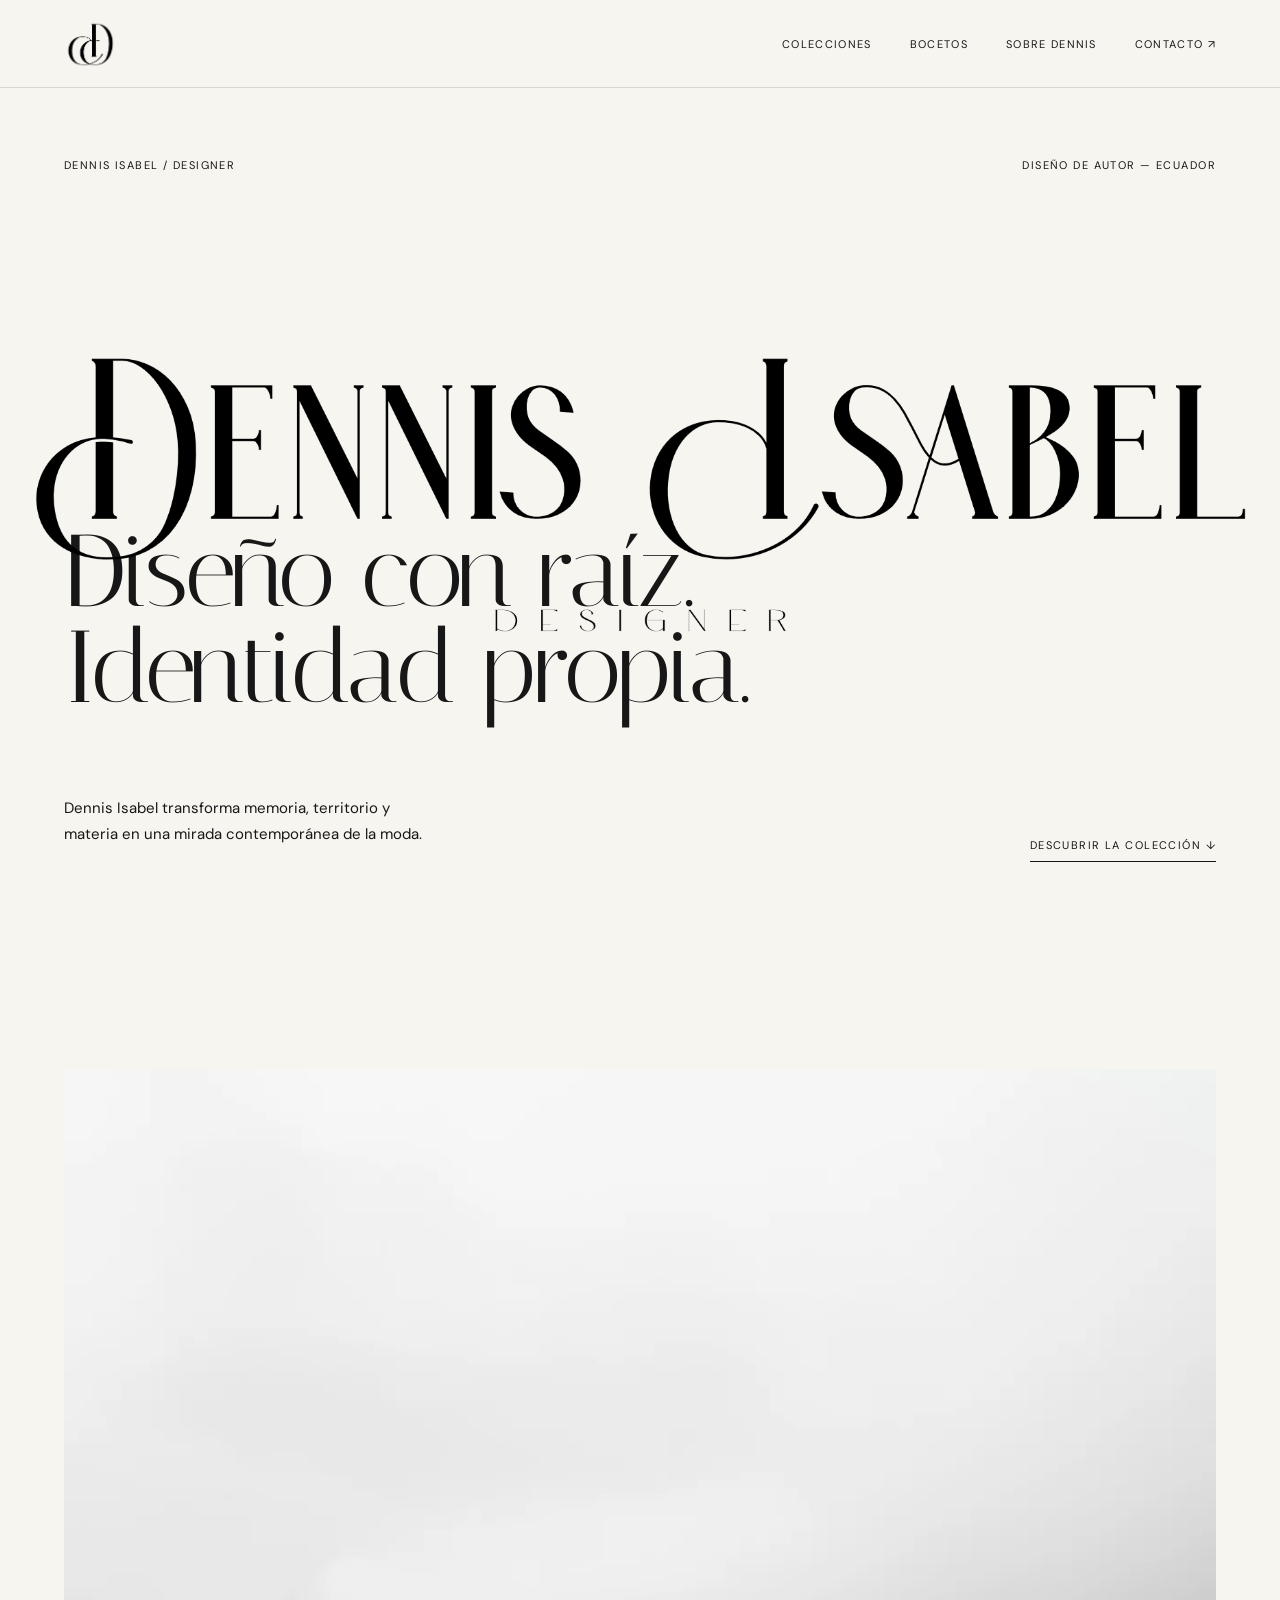
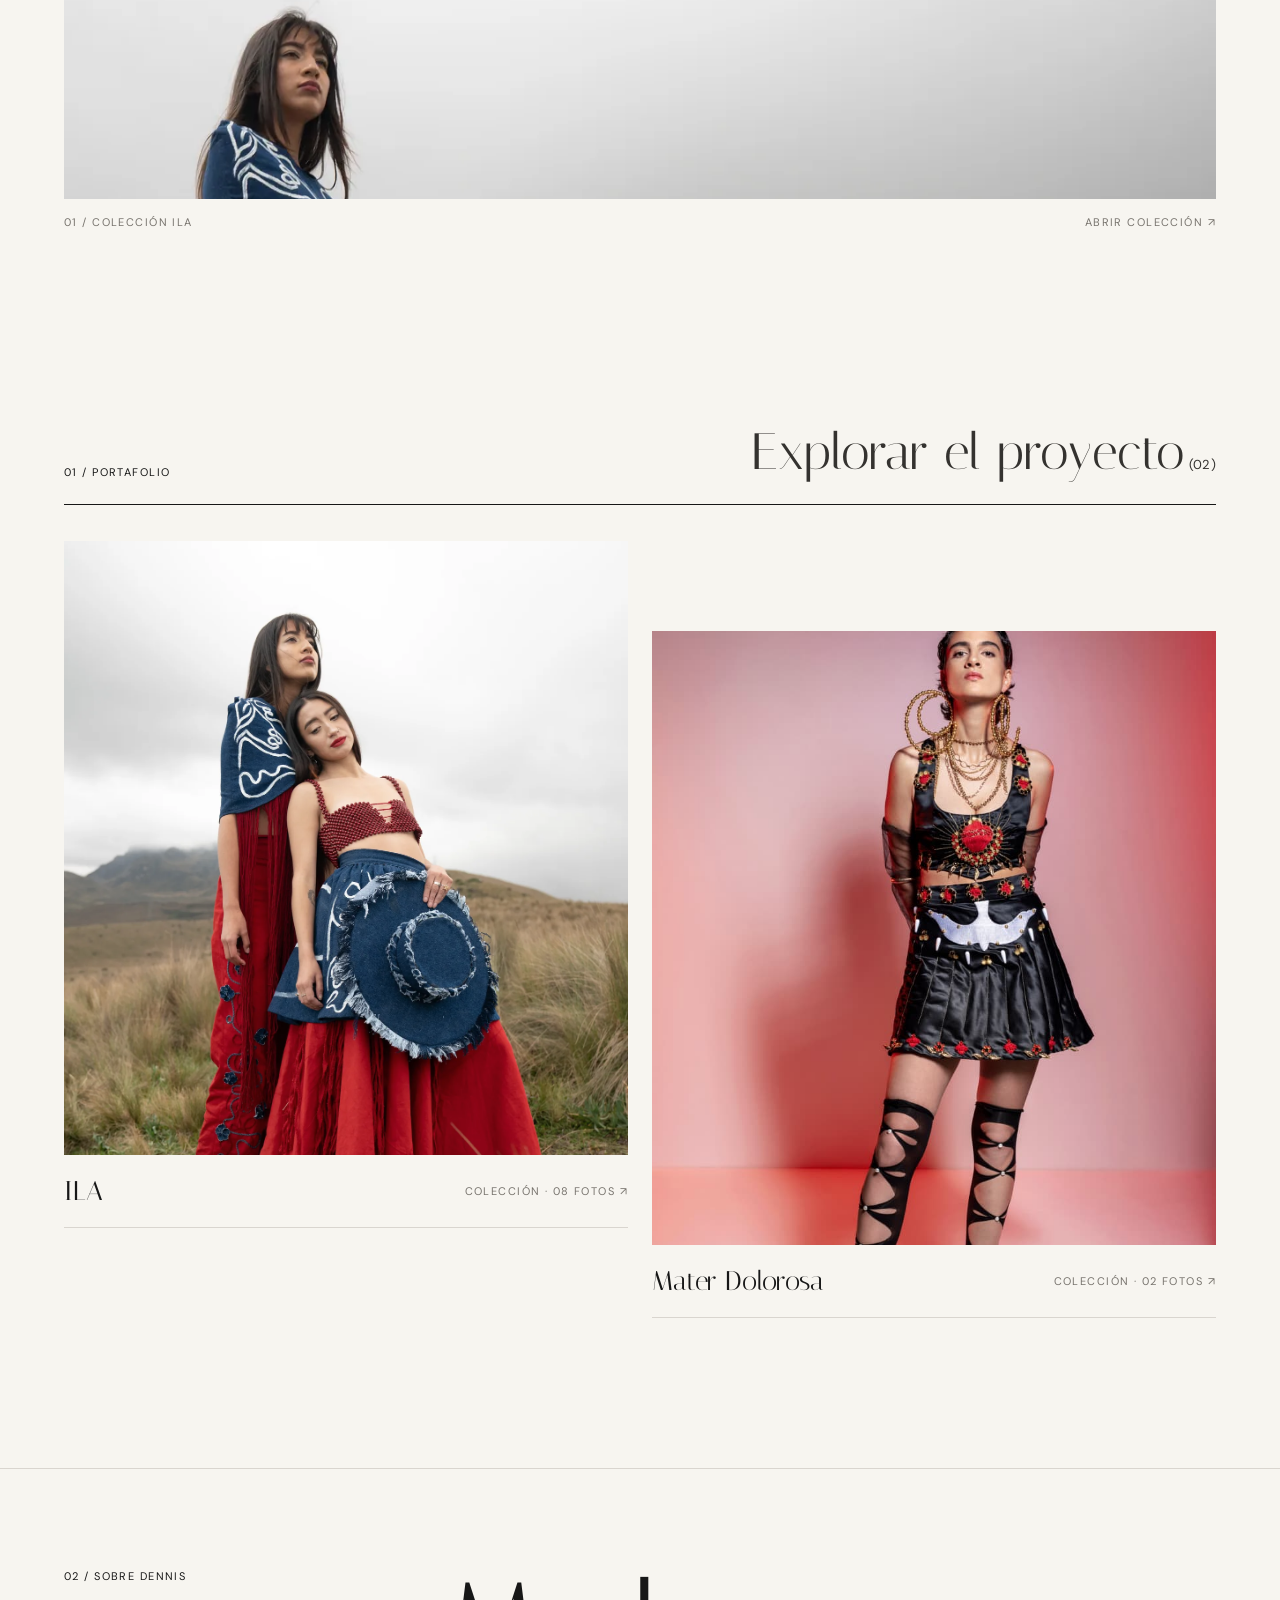
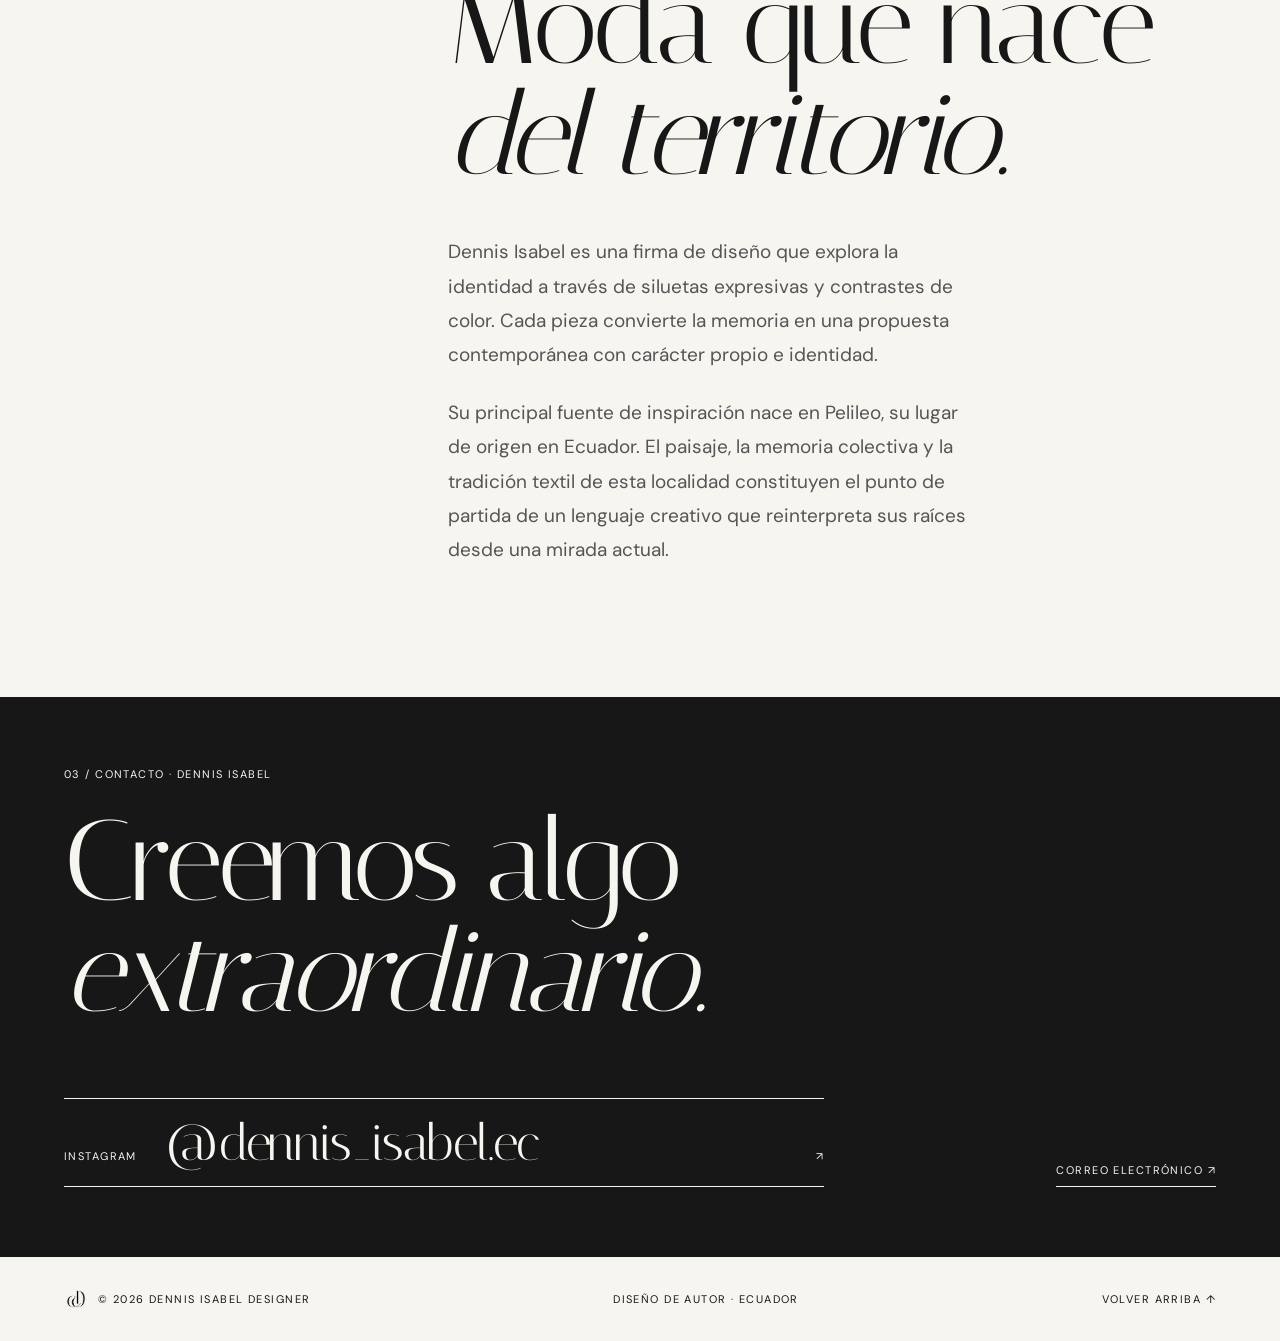
==== commit 9213e272: "Optimizacion imagenes moviles" ====
--- a/index.html
+++ b/index.html
@@ -15,7 +15,7 @@
     <link rel="preconnect" href="https://fonts.googleapis.com">
     <link rel="preconnect" href="https://fonts.gstatic.com" crossorigin>
     <link href="https://fonts.googleapis.com/css2?family=DM+Sans:wght@400;500;600&family=Italiana&display=swap" rel="stylesheet">
-    <link rel="stylesheet" href="assets/css/style.css?v=20261010-3">
+    <link rel="stylesheet" href="assets/css/style.css?v=20261010-4">
   </head>
   <body class="has-hero-intro">
     <header class="header">
@@ -52,7 +52,7 @@
           </div>
         </div>
         <a class="hero-image-link" href="colecciones/ila.html" aria-label="Abrir la colección ILA">
-          <img class="hero-image" src="assets/colecciones/ILA/DSC01448.jpg" alt="Dos modelos luciendo la colección ILA en un paisaje andino" width="5304" height="7952" fetchpriority="high">
+          <img class="hero-image" src="assets/optimized/ila/ila-01-1920.webp" srcset="assets/optimized/ila/ila-01-1280.webp 1280w, assets/optimized/ila/ila-01-1920.webp 1920w" sizes="100vw" alt="Dos modelos luciendo la colección ILA en un paisaje andino" width="1920" height="2878" fetchpriority="high">
         </a>
         <div class="image-caption">
           <span>01 / COLECCIÓN ILA</span>
@@ -66,9 +66,9 @@
           <h2>Explorar el proyecto<span> (02)</span></h2>
         </div>
         <div class="project-grid">
-          <a class="project" href="colecciones/ila.html" data-preview-images="assets/colecciones/ILA/DSC01937.jpg|assets/colecciones/ILA/DSC02178.jpg|assets/colecciones/ILA/DSC01763.jpg|assets/colecciones/ILA/DSC01602.jpg|assets/colecciones/ILA/DSC01556.jpg|assets/colecciones/ILA/DSC01543.jpg|assets/colecciones/ILA/DSC01448.jpg|assets/colecciones/ILA/1708404108304 (1).jpg">
+          <a class="project" href="colecciones/ila.html" data-preview-images="assets/optimized/ila/ila-02-1280.webp|assets/optimized/ila/ila-07-1280.webp|assets/optimized/ila/ila-03-1280.webp|assets/optimized/ila/ila-04-1280.webp|assets/optimized/ila/ila-05-1280.webp|assets/optimized/ila/ila-06-1280.webp|assets/optimized/ila/ila-01-1280.webp|assets/optimized/ila/ila-08-1280.webp">
             <div class="project-preview">
-              <img src="assets/colecciones/ILA/DSC01937.jpg" alt="Dos modelos con prendas de la colección ILA en el páramo" width="5304" height="7952" loading="lazy">
+              <img src="assets/optimized/ila/ila-02-1280.webp" alt="Dos modelos con prendas de la colección ILA en el páramo" width="1280" height="1919" loading="lazy" decoding="async">
             </div>
             <div class="project-meta"><h3>ILA</h3><span>COLECCIÓN · 08 FOTOS &#8599;&#65038;</span></div>
           </a>
@@ -109,6 +109,6 @@
       <span>DISEÑO DE AUTOR · ECUADOR</span>
       <a href="#inicio">VOLVER ARRIBA &#8593;&#65038;</a>
     </footer>
-    <script src="assets/js/main.js?v=20261010-4"></script>
+    <script src="assets/js/main.js?v=20261010-5"></script>
   </body>
 </html>
--- a/assets/css/style.css
+++ b/assets/css/style.css
@@ -206,7 +206,8 @@
   .hero-bottom { align-items: start; flex-direction: column; }
   .hero-bottom p { margin: 0; }
   .has-hero-intro .hero-image-link { margin-top: -410px; }
-  .hero-image { height: clamp(420px, 125vw, 540px); object-position: center var(--hero-image-position, 0%); }
+  .hero-image-link { position: relative; height: clamp(420px, 125vw, 540px); }
+  .hero-image { position: absolute; top: -5%; left: 0; height: 110%; object-position: center 20%; transform: translate3d(0, var(--hero-image-shift, -3%), 0); will-change: transform; }
   .image-caption span:last-child,
   .hero-top span:last-child { display: none; }
   .section-heading { align-items: start; flex-direction: column; }
@@ -232,9 +233,13 @@
   .collection-detail-note h2 { font-size: clamp(38px, 11vw, 54px); }
   .collection-detail-note p { font-size: 16px; }
   .collection-gallery { grid-template-columns: 1fr; gap: 18px; padding: 0 20px 80px; }
-  .gallery-item--wide { grid-column: auto; }
+  .gallery-item,
+  .gallery-item--wide { grid-column: auto; height: auto; aspect-ratio: 3 / 4; }
   .gallery-item img,
-  .gallery-item--wide img { height: auto; aspect-ratio: 3 / 4; object-position: center var(--gallery-image-position, 0%); }
+  .gallery-item--wide img { position: absolute; top: -5%; left: 0; width: 100%; height: 110%; aspect-ratio: auto; object-position: center 18%; transform: translate3d(0, var(--gallery-image-shift, -3%), 0); transition: filter .35s ease; will-change: auto; }
+  .gallery-item.is-scroll-active img { will-change: transform; }
+  .gallery-item:hover img { transform: translate3d(0, var(--gallery-image-shift, -3%), 0); }
+  .mater-page .gallery-item img { object-position: center 10%; }
   .lightbox { padding: 18px; }
   .lightbox[open] { grid-template-columns: 44px minmax(0, 1fr) 44px; }
   .lightbox figure { height: calc(100dvh - 36px); }
@@ -294,4 +299,6 @@
   .has-hero-intro .hero-image-link { visibility: visible !important; margin-top: 0; opacity: 1 !important; transform: none !important; }
   .has-hero-intro .hero h1,
   .has-hero-intro .hero-bottom { visibility: visible !important; opacity: 1 !important; transform: none !important; }
-}
+  .hero-image,
+  .gallery-item img { transform: none !important; will-change: auto; }
+}
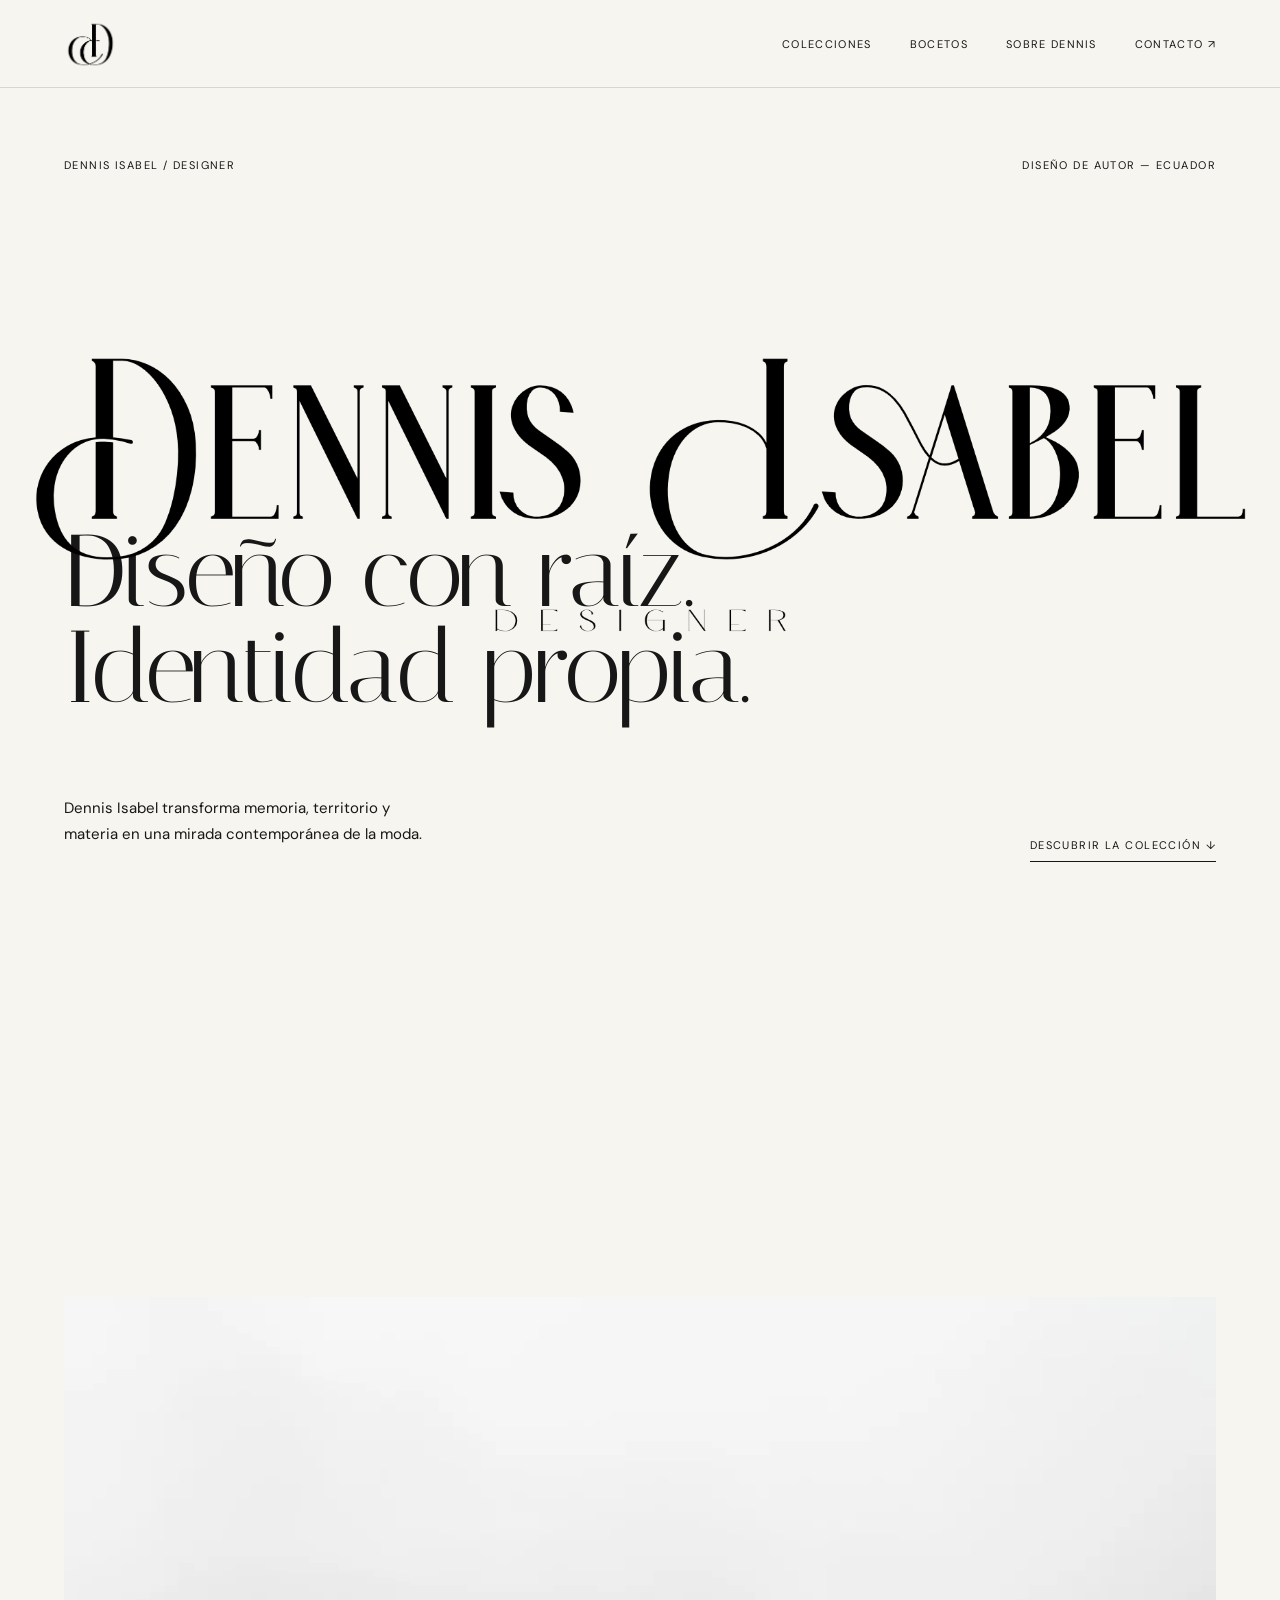
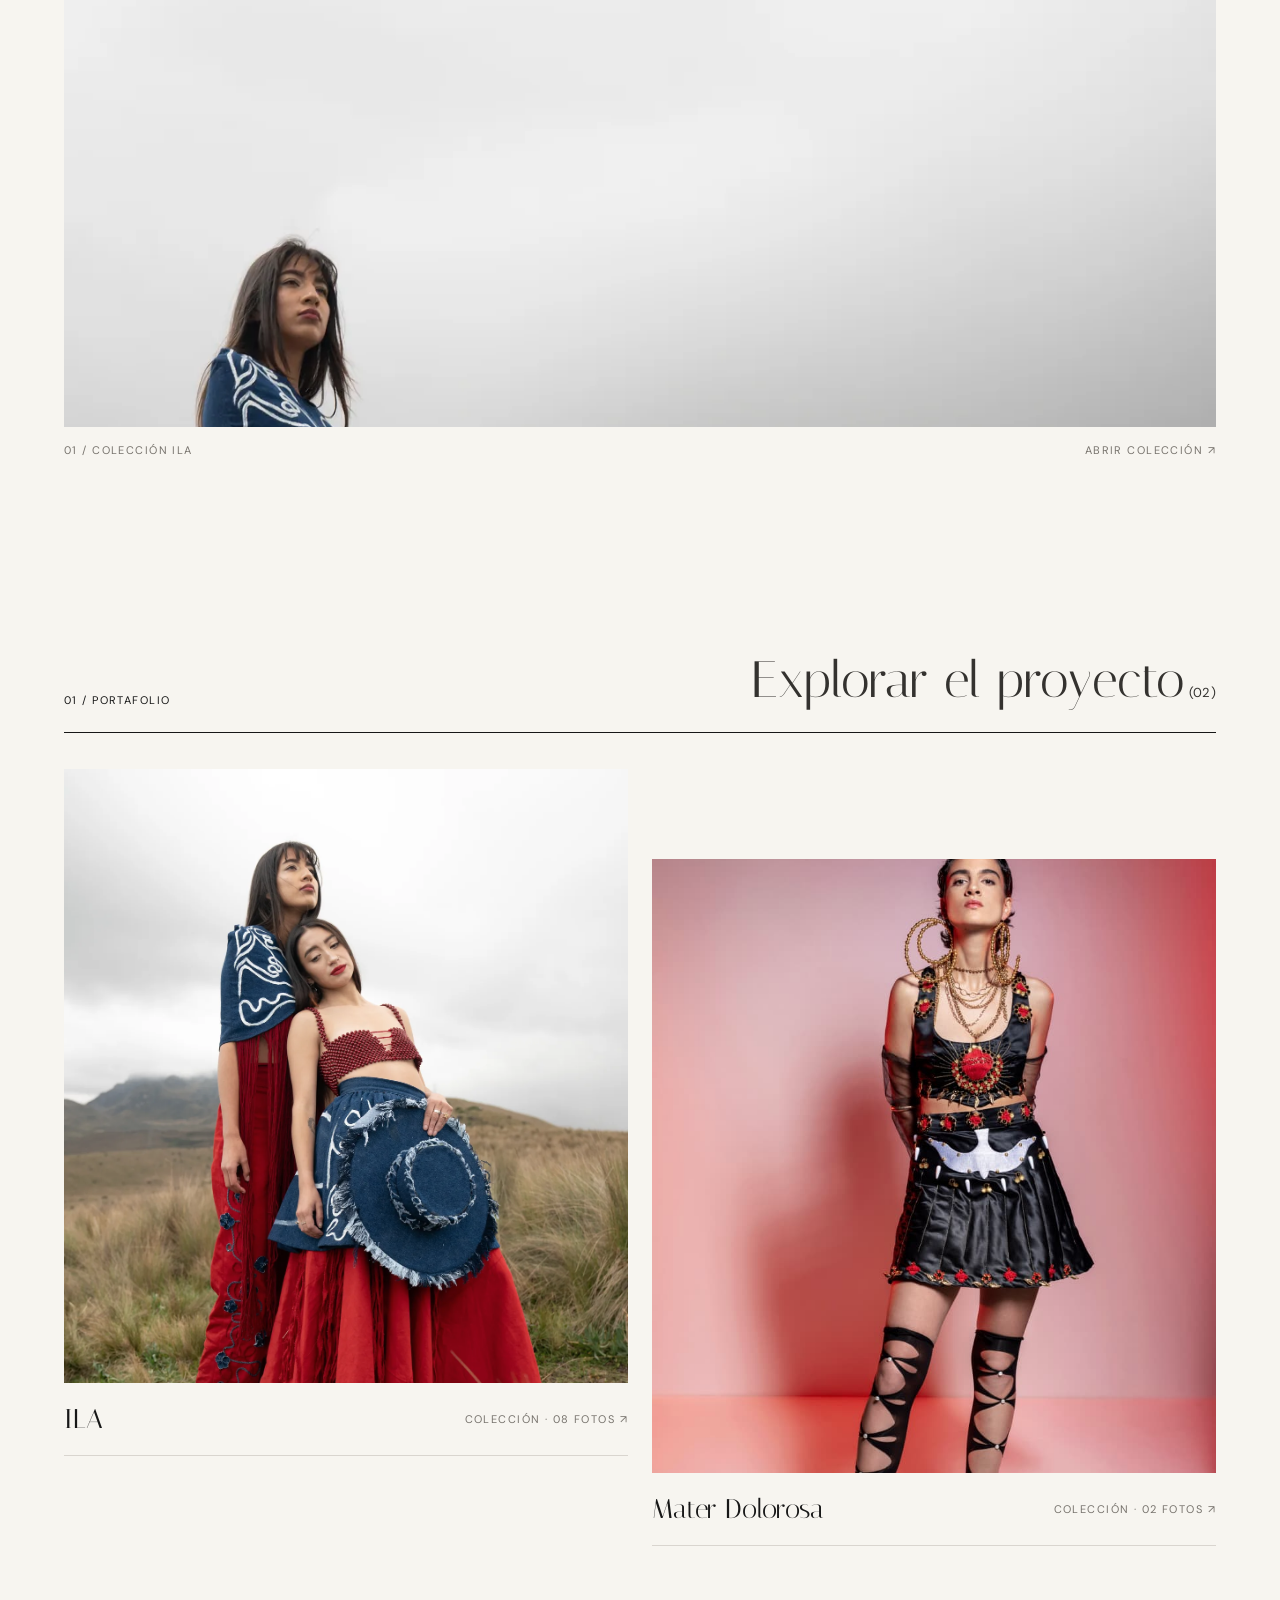
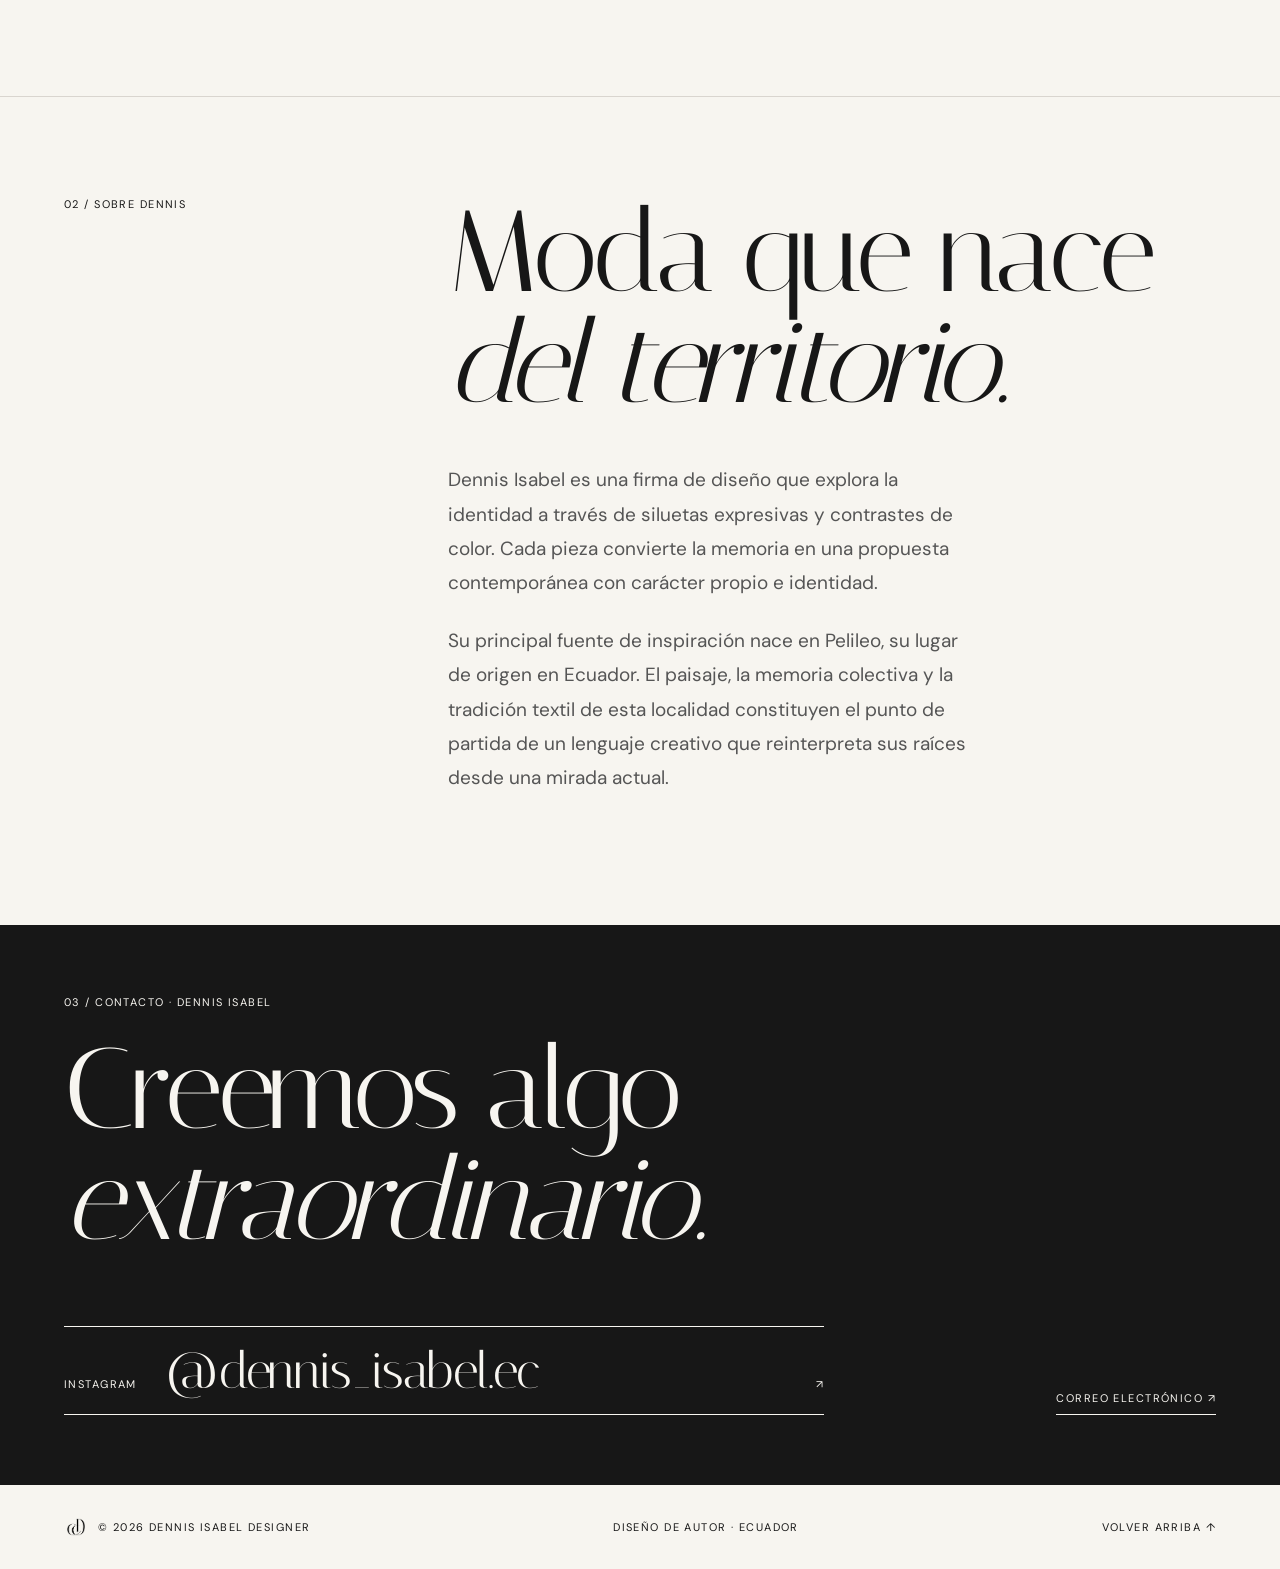
==== commit 63c67ae9: "Mejora imagenes" ====
--- a/index.html
+++ b/index.html
@@ -15,7 +15,7 @@
     <link rel="preconnect" href="https://fonts.googleapis.com">
     <link rel="preconnect" href="https://fonts.gstatic.com" crossorigin>
     <link href="https://fonts.googleapis.com/css2?family=DM+Sans:wght@400;500;600&family=Italiana&display=swap" rel="stylesheet">
-    <link rel="stylesheet" href="assets/css/style.css?v=20261010-4">
+    <link rel="stylesheet" href="assets/css/style.css?v=20261010-5">
   </head>
   <body class="has-hero-intro">
     <header class="header">
@@ -109,6 +109,6 @@
       <span>DISEÑO DE AUTOR · ECUADOR</span>
       <a href="#inicio">VOLVER ARRIBA &#8593;&#65038;</a>
     </footer>
-    <script src="assets/js/main.js?v=20261010-5"></script>
+    <script src="assets/js/main.js?v=20261010-6"></script>
   </body>
 </html>
--- a/assets/css/style.css
+++ b/assets/css/style.css
@@ -62,7 +62,7 @@
 .hero-bottom a,
 .contact-link--secondary { font-size: 11px; letter-spacing: .13em; border-bottom: 1px solid var(--ink); padding-bottom: 9px; }
 .hero-image-link { display: block; overflow: hidden; contain: paint; }
-.has-hero-intro .hero-image-link { visibility: hidden; margin-top: clamp(-430px, -40vh, -360px); opacity: var(--hero-image-reveal, 0); transform: translate3d(0, var(--hero-image-reveal-shift, 34px), 0); will-change: opacity, transform; }
+.has-hero-intro .hero-image-link { visibility: hidden; margin-top: var(--hero-image-margin, 0); opacity: var(--hero-image-reveal, 0); transform: translate3d(0, var(--hero-image-reveal-shift, 34px), 0); will-change: opacity, transform; }
 .has-hero-intro .hero.is-image-visible .hero-image-link { visibility: visible; }
 .hero-image { height: clamp(350px, 57vw, 760px); object-position: center var(--hero-image-position, 0%); background: #b7ada0; will-change: object-position; }
 .image-caption { padding-top: 16px; color: var(--muted); }
@@ -205,7 +205,7 @@
   .hero h1 { font-size: clamp(38px, 10.5vw, 54px); line-height: .96; margin: 30px 0 38px; }
   .hero-bottom { align-items: start; flex-direction: column; }
   .hero-bottom p { margin: 0; }
-  .has-hero-intro .hero-image-link { margin-top: -410px; }
+  .has-hero-intro .hero-image-link { margin-top: var(--hero-image-margin, 0); }
   .hero-image-link { position: relative; height: clamp(420px, 125vw, 540px); }
   .hero-image { position: absolute; top: -5%; left: 0; height: 110%; object-position: center 20%; transform: translate3d(0, var(--hero-image-shift, -3%), 0); will-change: transform; }
   .image-caption span:last-child,
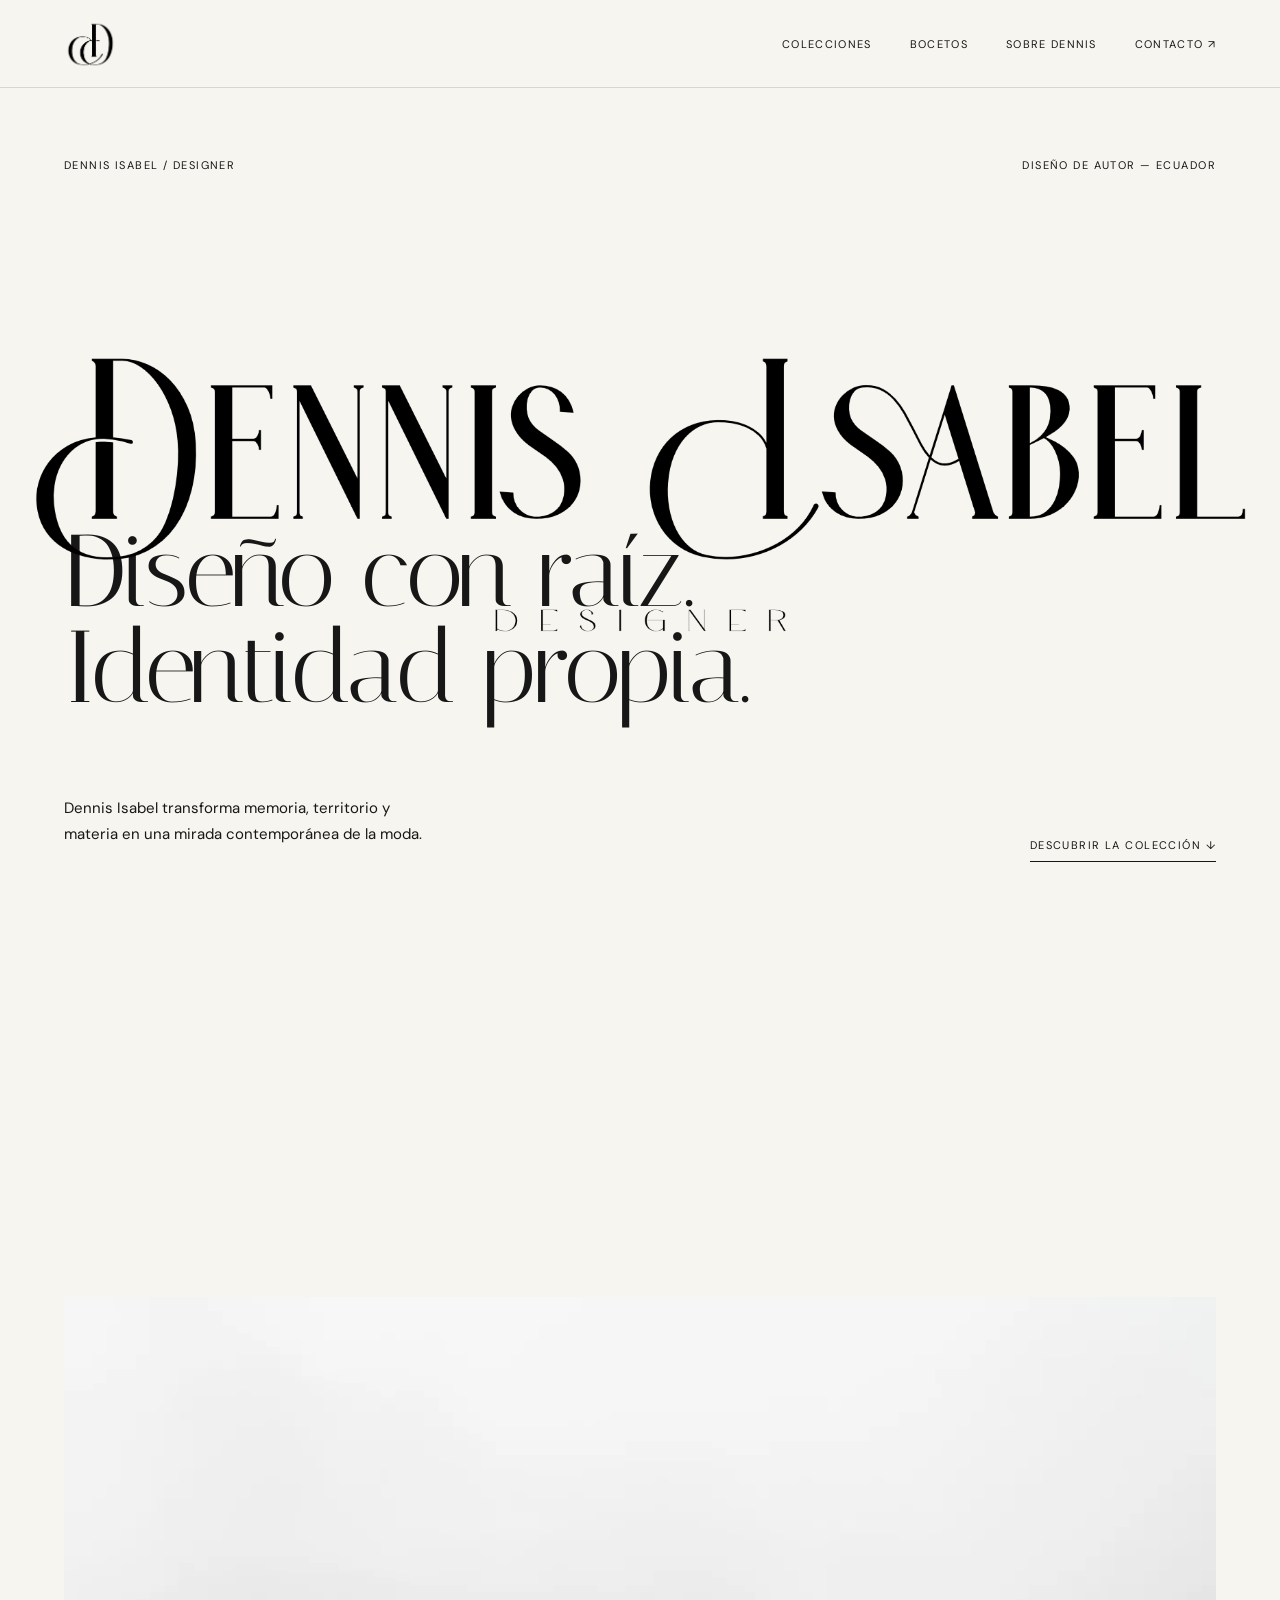
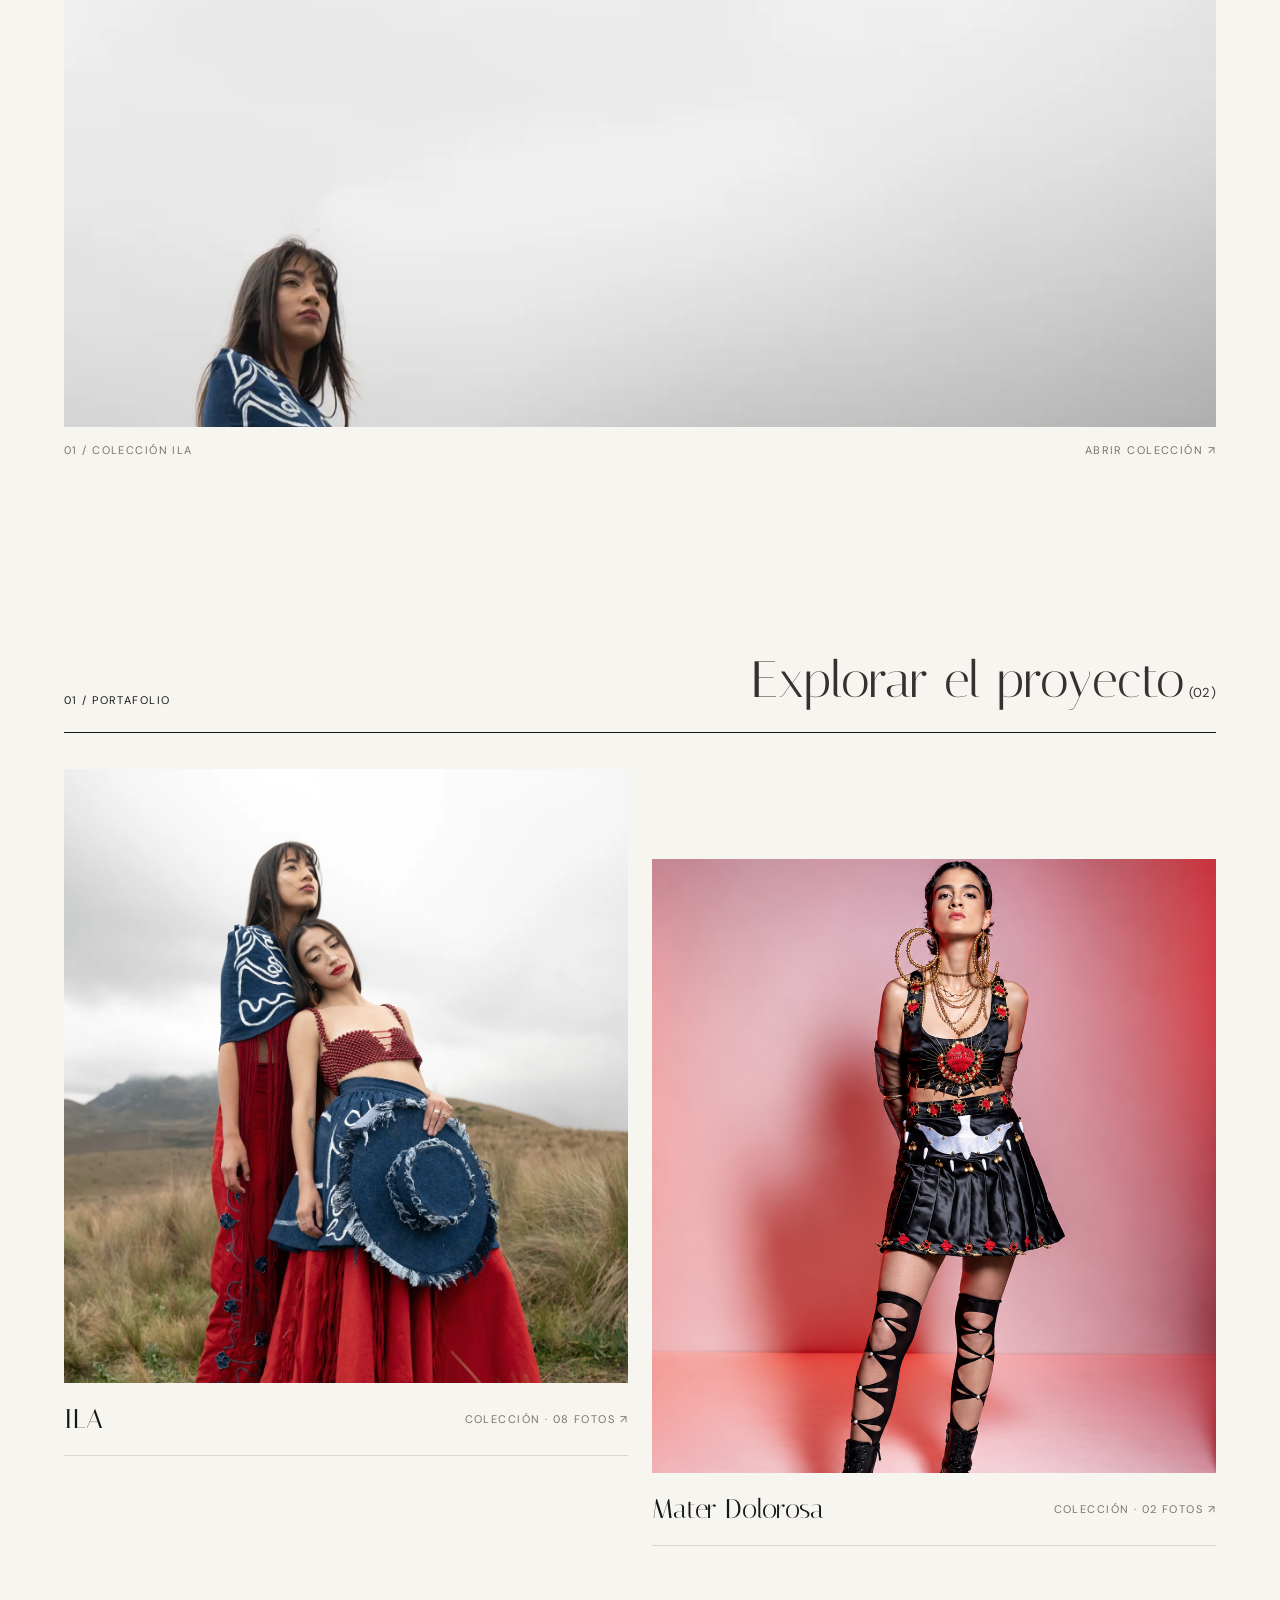
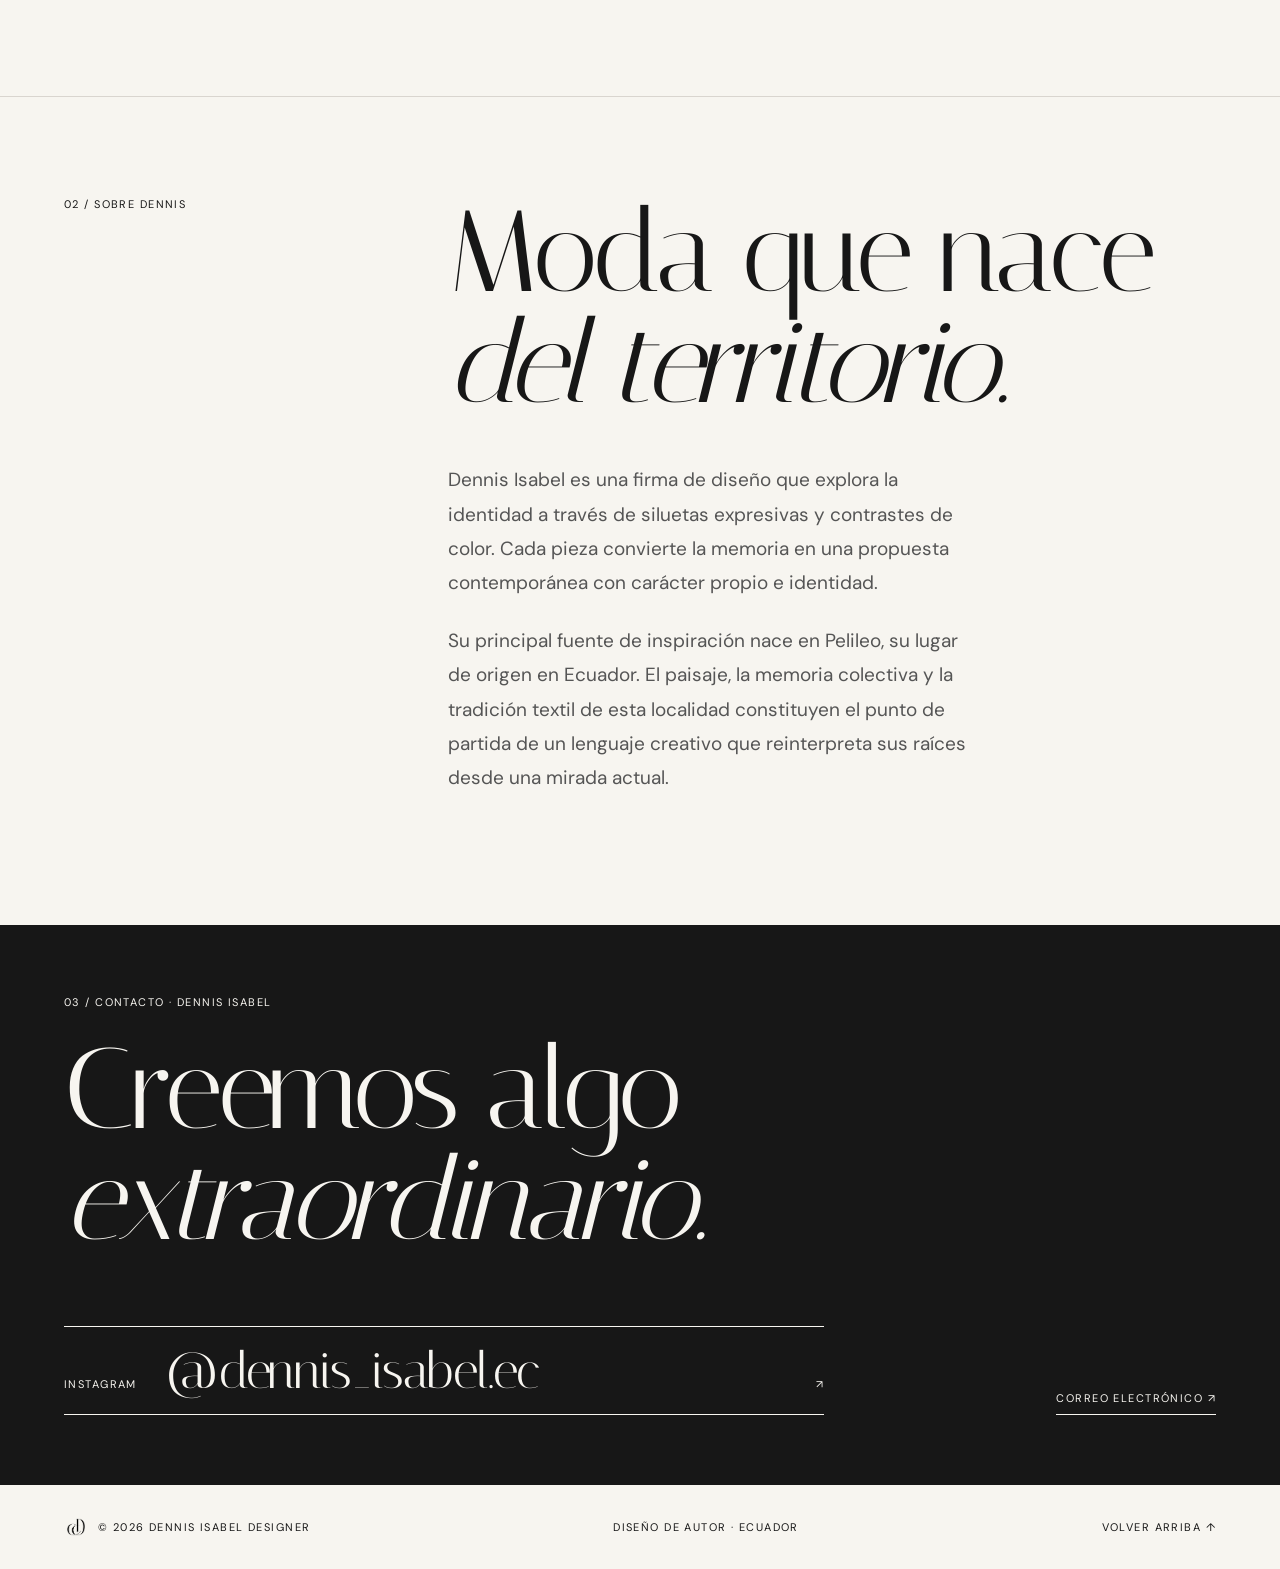
==== commit 9c496402: "Mejora fotos" ====
--- a/index.html
+++ b/index.html
@@ -3,19 +3,84 @@
   <head>
     <meta charset="utf-8">
     <meta name="viewport" content="width=device-width, initial-scale=1">
-    <meta name="description" content="Portafolio de Dennis Isabel Designer: moda contemporánea, identidad y diseño de autor.">
+    <meta name="description" content="Portafolio oficial de Dennis Isabel Designer, firma ecuatoriana de moda de autor inspirada en Pelileo, la identidad andina y el diseño contemporáneo.">
     <meta name="author" content="Dennis Isabel Designer">
-    <meta property="og:title" content="Dennis Isabel Designer — Portafolio">
-    <meta property="og:description" content="Moda contemporánea, identidad y diseño de autor con raíz andina.">
-    <meta property="og:image" content="assets/colecciones/ILA/DSC01448.jpg">
+    <meta name="robots" content="index, follow, max-image-preview:large, max-snippet:-1, max-video-preview:-1">
+    <meta name="theme-color" content="#f7f5f0">
+    <link rel="canonical" href="https://dennisisabeldesigner.com/">
+    <meta property="og:title" content="Dennis Isabel Designer | Moda de autor ecuatoriana">
+    <meta property="og:description" content="Diseño de autor con raíz en Pelileo: identidad andina, memoria y moda contemporánea desde Ecuador.">
+    <meta property="og:url" content="https://dennisisabeldesigner.com/">
+    <meta property="og:site_name" content="Dennis Isabel Designer">
+    <meta property="og:locale" content="es_EC">
+    <meta property="og:image" content="https://dennisisabeldesigner.com/assets/optimized/ila/ila-01-1920.webp">
+    <meta property="og:image:width" content="1920">
+    <meta property="og:image:height" content="2878">
+    <meta property="og:image:alt" content="Modelos con diseños de la colección ILA de Dennis Isabel">
     <meta property="og:type" content="website">
-    <title>Dennis Isabel Designer — Portafolio</title>
+    <meta name="twitter:card" content="summary_large_image">
+    <meta name="twitter:title" content="Dennis Isabel Designer | Moda de autor ecuatoriana">
+    <meta name="twitter:description" content="Diseño de autor con raíz en Pelileo, identidad andina y mirada contemporánea.">
+    <meta name="twitter:image" content="https://dennisisabeldesigner.com/assets/optimized/ila/ila-01-1920.webp">
+    <meta name="twitter:image:alt" content="Modelos con diseños de la colección ILA de Dennis Isabel">
+    <title>Dennis Isabel Designer | Moda de autor ecuatoriana</title>
     <link rel="icon" href="assets/img/ISOTIPODQ.png" type="image/png">
     <link rel="apple-touch-icon" href="assets/img/ISOTIPODQ.png">
     <link rel="preconnect" href="https://fonts.googleapis.com">
     <link rel="preconnect" href="https://fonts.gstatic.com" crossorigin>
     <link href="https://fonts.googleapis.com/css2?family=DM+Sans:wght@400;500;600&family=Italiana&display=swap" rel="stylesheet">
-    <link rel="stylesheet" href="assets/css/style.css?v=20261010-5">
+    <link rel="stylesheet" href="assets/css/style.css?v=20261020-1">
+    <script type="application/ld+json">
+      {
+        "@context": "https://schema.org",
+        "@graph": [
+          {
+            "@type": "WebSite",
+            "@id": "https://dennisisabeldesigner.com/#website",
+            "url": "https://dennisisabeldesigner.com/",
+            "name": "Dennis Isabel Designer",
+            "alternateName": ["Dennis Isabel", "dennisisabeldesigner.com"],
+            "inLanguage": "es-EC",
+            "publisher": { "@id": "https://dennisisabeldesigner.com/#organization" }
+          },
+          {
+            "@type": "Organization",
+            "@id": "https://dennisisabeldesigner.com/#organization",
+            "name": "Dennis Isabel Designer",
+            "alternateName": "Dennis Isabel",
+            "url": "https://dennisisabeldesigner.com/",
+            "description": "Firma ecuatoriana de moda de autor inspirada en Pelileo, la identidad andina y el diseño contemporáneo.",
+            "logo": {
+              "@type": "ImageObject",
+              "url": "https://dennisisabeldesigner.com/assets/img/ISOTIPODQ.png",
+              "contentUrl": "https://dennisisabeldesigner.com/assets/img/ISOTIPODQ.png",
+              "width": 2000,
+              "height": 2000
+            },
+            "image": "https://dennisisabeldesigner.com/assets/optimized/ila/ila-01-1920.webp",
+            "email": "mailto:dennisisabeldesigner@gmail.com",
+            "sameAs": ["https://www.instagram.com/dennis_isabel.ec/"],
+            "areaServed": { "@type": "Country", "name": "Ecuador" }
+          },
+          {
+            "@type": "WebPage",
+            "@id": "https://dennisisabeldesigner.com/#webpage",
+            "url": "https://dennisisabeldesigner.com/",
+            "name": "Dennis Isabel Designer | Moda de autor ecuatoriana",
+            "description": "Portafolio oficial de Dennis Isabel Designer, firma ecuatoriana de moda de autor inspirada en Pelileo, la identidad andina y el diseño contemporáneo.",
+            "isPartOf": { "@id": "https://dennisisabeldesigner.com/#website" },
+            "about": { "@id": "https://dennisisabeldesigner.com/#organization" },
+            "inLanguage": "es-EC",
+            "primaryImageOfPage": {
+              "@type": "ImageObject",
+              "url": "https://dennisisabeldesigner.com/assets/optimized/ila/ila-01-1920.webp",
+              "width": 1920,
+              "height": 2878
+            }
+          }
+        ]
+      }
+    </script>
   </head>
   <body class="has-hero-intro">
     <header class="header">
@@ -72,9 +137,9 @@
             </div>
             <div class="project-meta"><h3>ILA</h3><span>COLECCIÓN · 08 FOTOS &#8599;&#65038;</span></div>
           </a>
-          <a class="project" href="colecciones/mater-dolorosa.html" data-preview-images="assets/colecciones/Mater%20Dolorosa/assad.jpeg|assets/colecciones/Mater%20Dolorosa/WhatsApp%20Image%202026-10-09%20at%2017.19.08.jpeg">
+          <a class="project" href="colecciones/mater-dolorosa.html" data-preview-images="assets/colecciones/Mater%20Dolorosa/Imagen%20de%20ChatGPT%2020%20oct%202026%2C%2010_12_13%20p.m-1.png|assets/colecciones/Mater%20Dolorosa/Imagen%20de%20ChatGPT%2020%20oct%202026%2C%2010_12_13%20p.m-2.png">
             <div class="project-preview">
-              <img src="assets/colecciones/Mater%20Dolorosa/assad.jpeg" alt="Modelo luciendo un diseño negro y rojo de la colección Mater Dolorosa" width="854" height="1280" loading="lazy">
+              <img src="assets/colecciones/Mater%20Dolorosa/Imagen%20de%20ChatGPT%2020%20oct%202026%2C%2010_12_13%20p.m-1.png" alt="Modelo luciendo un conjunto negro con bordados rojos y detalles de pedrería de Mater Dolorosa" width="1086" height="1448" loading="lazy">
             </div>
             <div class="project-meta"><h3>Mater Dolorosa</h3><span>COLECCIÓN · 02 FOTOS &#8599;&#65038;</span></div>
           </a>
@@ -109,6 +174,6 @@
       <span>DISEÑO DE AUTOR · ECUADOR</span>
       <a href="#inicio">VOLVER ARRIBA &#8593;&#65038;</a>
     </footer>
-    <script src="assets/js/main.js?v=20261010-6"></script>
+    <script src="assets/js/main.js?v=20261020-1"></script>
   </body>
 </html>
--- a/assets/css/style.css
+++ b/assets/css/style.css
@@ -149,18 +149,21 @@
 .process-heading { display: grid; grid-template-columns: .28fr .72fr; gap: 28px; padding: 20px 5% 42px; }
 .process-heading > span { font-size: 11px; letter-spacing: .13em; }
 .process-heading h2 { font: normal clamp(72px, 10vw, 150px)/.8 'Italiana', serif; margin: 0 0 30px; }
+.process-heading h2 em { font-weight: 400; }
 .process-heading p { max-width: 520px; margin: 0; color: #555; font-size: 17px; line-height: 1.7; }
+.process-heading--separated { padding-top: 110px; border-top: 1px solid var(--line); }
 .sketch-viewer { display: grid; grid-template-columns: minmax(210px, .28fr) minmax(0, 1fr); gap: 28px; padding: 0 5% 120px; }
 .sketch-thumbnails { display: flex; flex-direction: column; gap: 18px; }
+.sketch-viewer--dense .sketch-thumbnails { display: grid; grid-template-columns: repeat(2, minmax(0, 1fr)); align-content: start; }
 .sketch-thumb { padding: 0; border: 1px solid transparent; background: transparent; color: var(--ink); cursor: pointer; text-align: left; opacity: .56; transition: opacity .25s, border-color .25s; }
 .sketch-thumb:hover,
 .sketch-thumb.active { opacity: 1; border-color: var(--ink); }
-.sketch-thumb img { aspect-ratio: 1018 / 596; object-fit: contain; background: #fff; }
+.sketch-thumb img { display: block; width: 100%; height: 150px; object-fit: contain; background: #fff; }
 .sketch-thumb span { display: block; padding: 10px 12px; font-size: 10px; letter-spacing: .12em; }
 .sketch-stage { align-self: start; position: sticky; top: 24px; background: #fff; border: 1px solid var(--line); }
 .sketch-toolbar { display: flex; justify-content: space-between; gap: 20px; padding: 16px 18px; border-bottom: 1px solid var(--line); }
 .sketch-toolbar a { border-bottom: 1px solid var(--ink); }
-.sketch-stage > img { width: 100%; height: auto; aspect-ratio: 1018 / 596; object-fit: contain; background: #fff; }
+.sketch-stage > img { display: block; width: 100%; height: min(76vh, 920px); object-fit: contain; background: #fff; }
 
 .pdf-project { display: grid; grid-template-columns: minmax(280px, .34fr) minmax(0, .66fr); gap: 56px; padding: 110px 5% 130px; border-top: 1px solid var(--line); }
 .pdf-project-intro { align-self: start; position: sticky; top: 32px; }
@@ -246,12 +249,15 @@
   .lightbox-close { top: 18px; right: 18px; }
   .sketches-intro .collection-title-row h1 { font-size: clamp(76px, 27vw, 145px); }
   .process-heading { grid-template-columns: 1fr; gap: 22px; padding: 10px 20px 34px; }
+  .process-heading--separated { padding-top: 70px; }
   .process-heading h2 { font-size: 82px; margin-bottom: 22px; }
   .sketch-viewer { grid-template-columns: 1fr; gap: 18px; padding: 0 20px 80px; }
   .sketch-thumbnails { order: 2; display: flex; flex-direction: row; align-items: flex-start; gap: 14px; width: 100%; height: auto; overflow-x: auto; overscroll-behavior-x: contain; scroll-snap-type: x proximity; padding: 2px 2px 12px; }
+  .sketch-viewer--dense .sketch-thumbnails { display: flex; }
   .sketch-thumb { flex: 0 0 190px; width: 190px; height: auto; min-height: 0; align-self: flex-start; scroll-snap-align: start; }
   .sketch-thumb img { display: block; width: 100%; height: 112px; aspect-ratio: auto; object-fit: contain; }
   .sketch-stage { position: static; }
+  .sketch-stage > img { height: auto; max-height: 78svh; }
   .pdf-project { grid-template-columns: 1fr; gap: 50px; padding: 80px 20px 90px; }
   .pdf-project-intro { position: static; }
   .pdf-project-intro h2 { font-size: clamp(58px, 17vw, 86px); }
